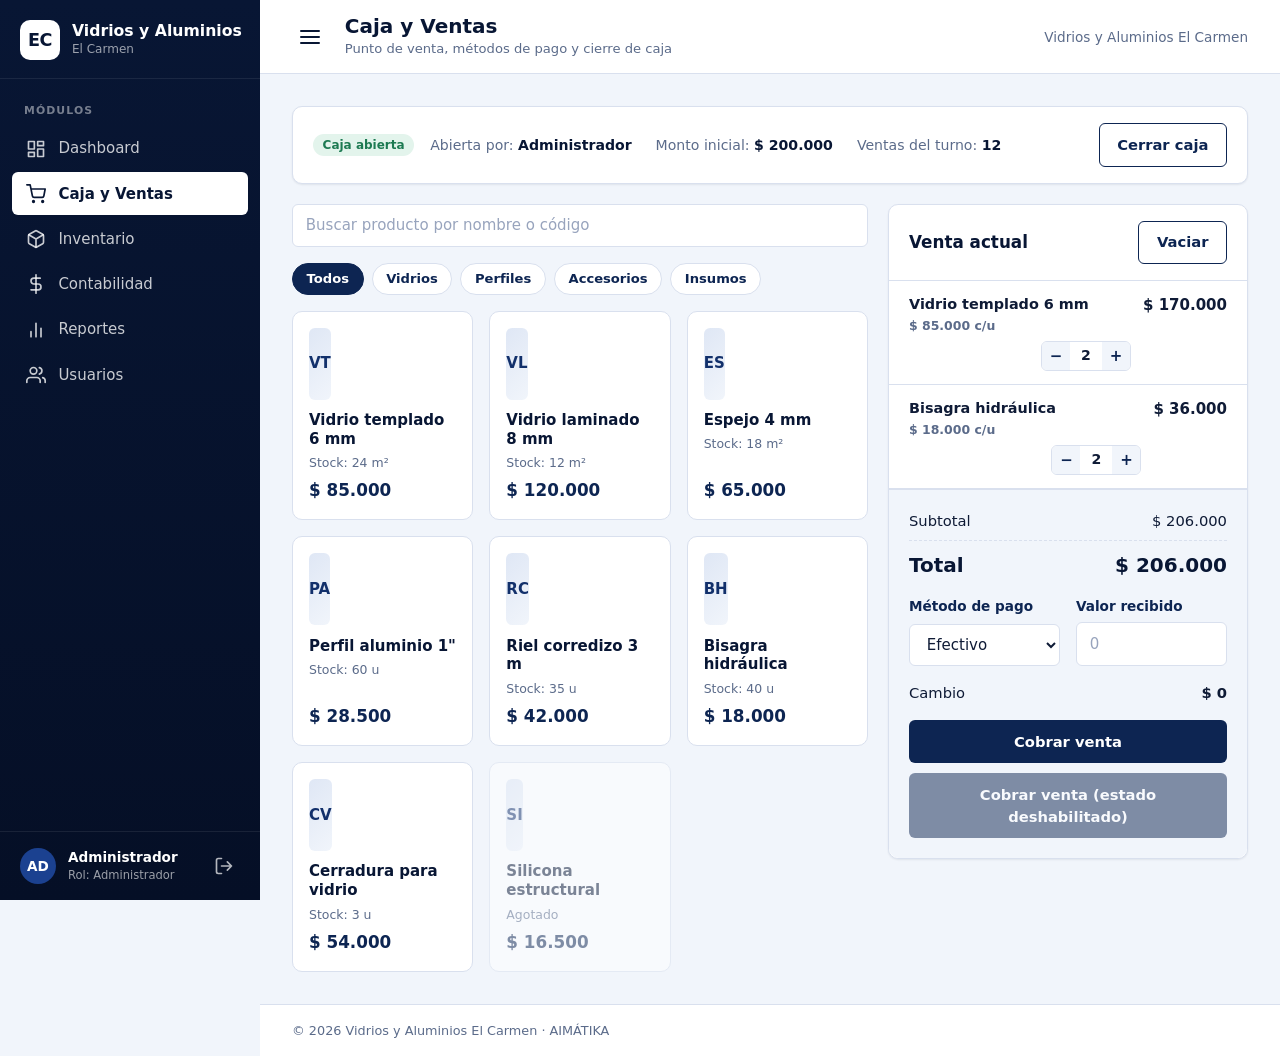
==== html/caja.html @ 7dc7cbca "Merge feat/dashboard-y-reportes-separados: Dashboard y Reportes independientes" ====
<!DOCTYPE html>
<html lang="es">
<head>
  <meta charset="UTF-8">
  <meta name="viewport" content="width=device-width, initial-scale=1.0">
  <title>Caja y Ventas | El Carmen</title>
  <link rel="stylesheet" href="../css/base.css">
  <link rel="stylesheet" href="../css/layout.css">
  <link rel="stylesheet" href="../css/components.css">
  <link rel="stylesheet" href="../css/modules.css">
  <link rel="stylesheet" href="../css/print.css" media="print">
</head>
<body>
<div class="app">
  <input type="checkbox" id="nav-toggle" class="nav-toggle" aria-label="Abrir menú">
  <input type="checkbox" id="sidebar-collapse" class="nav-toggle" aria-label="Colapsar menú">

  <aside class="sidebar">
    <div class="brand">
      <div class="brand-mark">EC</div>
      <div class="brand-text"><strong>Vidrios y Aluminios</strong><span>El Carmen</span></div>
    </div>
    <nav class="nav" aria-label="Principal">
      <p class="nav-title">Módulos</p>
      <ul class="nav-list">
        <li><a class="nav-link" href="dashboard.html" title="Dashboard">
          <svg viewBox="0 0 24 24" fill="none" stroke="currentColor" stroke-width="2" stroke-linecap="round" stroke-linejoin="round"><rect x="3" y="3" width="7" height="9"/><rect x="14" y="3" width="7" height="5"/><rect x="14" y="12" width="7" height="9"/><rect x="3" y="16" width="7" height="5"/></svg><span class="nav-text">Dashboard</span></a></li>
        <li><a class="nav-link active" href="caja.html" title="Caja y Ventas">
          <svg viewBox="0 0 24 24" fill="none" stroke="currentColor" stroke-width="2" stroke-linecap="round" stroke-linejoin="round"><circle cx="9" cy="21" r="1"/><circle cx="20" cy="21" r="1"/><path d="M1 1h4l2.7 13.4a2 2 0 0 0 2 1.6h9.7a2 2 0 0 0 2-1.6L23 6H6"/></svg><span class="nav-text">Caja y Ventas</span></a></li>
        <li><a class="nav-link" href="inventario.html" title="Inventario">
          <svg viewBox="0 0 24 24" fill="none" stroke="currentColor" stroke-width="2" stroke-linecap="round" stroke-linejoin="round"><path d="M21 16V8a2 2 0 0 0-1-1.7l-7-4a2 2 0 0 0-2 0l-7 4A2 2 0 0 0 3 8v8a2 2 0 0 0 1 1.7l7 4a2 2 0 0 0 2 0l7-4a2 2 0 0 0 1-1.7z"/><path d="M3.3 7L12 12l8.7-5M12 22V12"/></svg><span class="nav-text">Inventario</span></a></li>
        <li><a class="nav-link" href="contabilidad.html" title="Contabilidad">
          <svg viewBox="0 0 24 24" fill="none" stroke="currentColor" stroke-width="2" stroke-linecap="round" stroke-linejoin="round"><path d="M12 1v22"/><path d="M17 5H9.5a3.5 3.5 0 0 0 0 7h5a3.5 3.5 0 0 1 0 7H6"/></svg><span class="nav-text">Contabilidad</span></a></li>
        <li><a class="nav-link" href="reportes.html" title="Consultas y Reportes">
          <svg viewBox="0 0 24 24" fill="none" stroke="currentColor" stroke-width="2" stroke-linecap="round" stroke-linejoin="round"><path d="M18 20V10M12 20V4M6 20v-6"/></svg><span class="nav-text">Reportes</span></a></li>
        <li data-role="admin"><a class="nav-link" href="usuarios.html" title="Usuarios">
          <svg viewBox="0 0 24 24" fill="none" stroke="currentColor" stroke-width="2" stroke-linecap="round" stroke-linejoin="round"><path d="M17 21v-2a4 4 0 0 0-4-4H5a4 4 0 0 0-4 4v2"/><circle cx="9" cy="7" r="4"/><path d="M23 21v-2a4 4 0 0 0-3-3.9M16 3.1a4 4 0 0 1 0 7.8"/></svg><span class="nav-text">Usuarios</span></a></li>
      </ul>
    </nav>
    <div class="sidebar-footer">
      <div class="avatar">AD</div>
      <div class="user-meta"><strong id="user-name">Administrador</strong><span id="user-role">Rol: Administrador</span></div>
      <a class="logout" href="../index.html" title="Cerrar sesión" aria-label="Cerrar sesión">
        <svg viewBox="0 0 24 24" fill="none" stroke="currentColor" stroke-width="2" stroke-linecap="round" stroke-linejoin="round"><path d="M9 21H5a2 2 0 0 1-2-2V5a2 2 0 0 1 2-2h4M16 17l5-5-5-5M21 12H9"/></svg>
      </a>
    </div>
  </aside>
  <label for="nav-toggle" class="nav-backdrop" aria-hidden="true"></label>

  <div class="main">
    <header class="topbar">
      <label for="nav-toggle" class="menu-btn" aria-label="Abrir menú">
        <svg viewBox="0 0 24 24" fill="none" stroke="currentColor" stroke-width="2" stroke-linecap="round"><path d="M3 12h18M3 6h18M3 18h18"/></svg>
      </label>
      <label for="sidebar-collapse" class="collapse-btn" aria-label="Colapsar o expandir menú" title="Colapsar / expandir menú">
        <svg viewBox="0 0 24 24" fill="none" stroke="currentColor" stroke-width="2" stroke-linecap="round" stroke-linejoin="round"><path d="M3 12h18M3 6h18M3 18h18"/></svg>
      </label>
      <div class="topbar-title">
        <h1>Caja y Ventas</h1>
        <p>Punto de venta, métodos de pago y cierre de caja</p>
      </div>
      <span class="topbar-date">Vidrios y Aluminios El Carmen</span>
    </header>

    <main id="app-root">
      <!-- VISTA: Caja y Ventas (se inyecta en #app-root) -->
      <div class="view" data-view="caja">

        <!-- Estado de la caja -->
        <section class="card cash-status">
          <span class="badge badge-success">Caja abierta</span>
          <div class="grow meta">
            <span>Abierta por: <b>Administrador</b></span>
            <span>Monto inicial: <b class="num">$ 200.000</b></span>
            <span>Ventas del turno: <b>12</b></span>
          </div>
          <a class="btn btn-outline" href="#modal-cierre">Cerrar caja</a>
        </section>

        <div class="pos">
          <!-- Columna 1: catálogo interactivo -->
          <section aria-label="Catálogo de productos">
            <div class="toolbar">
              <input class="input" type="search" id="buscar-producto" placeholder="Buscar producto por nombre o código">
            </div>
            <div class="chips">
              <button type="button" class="chip active">Todos</button>
              <button type="button" class="chip">Vidrios</button>
              <button type="button" class="chip">Perfiles</button>
              <button type="button" class="chip">Accesorios</button>
              <button type="button" class="chip">Insumos</button>
            </div>

            <!-- Cuadrícula de productos: JavaScript generará estas tarjetas desde Firestore -->
            <div class="product-grid" id="product-grid">
              <button type="button" class="product-card"><div class="product-thumb">VT</div><span class="product-name">Vidrio templado 6 mm</span><span class="product-meta">Stock: 24 m²</span><span class="product-price num">$ 85.000</span></button>
              <button type="button" class="product-card"><div class="product-thumb">VL</div><span class="product-name">Vidrio laminado 8 mm</span><span class="product-meta">Stock: 12 m²</span><span class="product-price num">$ 120.000</span></button>
              <button type="button" class="product-card"><div class="product-thumb">ES</div><span class="product-name">Espejo 4 mm</span><span class="product-meta">Stock: 18 m²</span><span class="product-price num">$ 65.000</span></button>
              <button type="button" class="product-card"><div class="product-thumb">PA</div><span class="product-name">Perfil aluminio 1&quot;</span><span class="product-meta">Stock: 60 u</span><span class="product-price num">$ 28.500</span></button>
              <button type="button" class="product-card"><div class="product-thumb">RC</div><span class="product-name">Riel corredizo 3 m</span><span class="product-meta">Stock: 35 u</span><span class="product-price num">$ 42.000</span></button>
              <button type="button" class="product-card"><div class="product-thumb">BH</div><span class="product-name">Bisagra hidráulica</span><span class="product-meta">Stock: 40 u</span><span class="product-price num">$ 18.000</span></button>
              <button type="button" class="product-card"><div class="product-thumb">CV</div><span class="product-name">Cerradura para vidrio</span><span class="product-meta">Stock: 3 u</span><span class="product-price num">$ 54.000</span></button>
              <button type="button" class="product-card" disabled><div class="product-thumb">SI</div><span class="product-name">Silicona estructural</span><span class="product-meta">Agotado</span><span class="product-price num">$ 16.500</span></button>
            </div>
          </section>

          <!-- Columna 2: carrito de compra (Punto de Venta) -->
          <aside class="card cart" aria-label="Carrito de compra">
            <div class="card-header">
              <h3>Venta actual</h3>
              <button type="button" class="btn btn-outline" id="btn-vaciar">Vaciar</button>
            </div>

            <!-- JavaScript inyectará aquí un <li> por producto seleccionado -->
            <ul class="cart-list" id="cart-items">
              <li class="cart-item">
                <span class="name">Vidrio templado 6 mm<br><span class="unit num">$ 85.000 c/u</span></span>
                <span class="sub num">$ 170.000</span>
                <span class="qty"><button type="button" aria-label="Quitar uno">−</button><span>2</span><button type="button" aria-label="Agregar uno">+</button></span>
                <span></span>
              </li>
              <li class="cart-item">
                <span class="name">Bisagra hidráulica<br><span class="unit num">$ 18.000 c/u</span></span>
                <span class="sub num">$ 36.000</span>
                <span class="qty"><button type="button" aria-label="Quitar uno">−</button><span>2</span><button type="button" aria-label="Agregar uno">+</button></span>
                <span></span>
              </li>
            </ul>
            <!-- Se muestra (quitando .hidden) cuando el carrito está vacío -->
            <p class="cart-empty hidden" id="cart-empty">El carrito está vacío. Selecciona productos del catálogo.</p>

            <div class="cart-footer">
              <div class="summary">
                <div class="summary-row"><span>Subtotal</span><span class="num" id="cart-subtotal">$ 206.000</span></div>
                <div class="summary-row total"><span>Total</span><span class="num" id="cart-total">$ 206.000</span></div>
              </div>
              <div class="form-grid cart-pay-grid">
                <div class="field">
                  <label class="label" for="metodo-pago">Método de pago</label>
                  <select class="select" id="metodo-pago">
                    <option>Efectivo</option><option>Transferencia</option><option>Tarjeta</option>
                  </select>
                </div>
                <div class="field">
                  <label class="label" for="recibido">Valor recibido</label>
                  <input class="input" id="recibido" type="number" min="0" placeholder="0">
                </div>
              </div>
              <div class="summary"><div class="summary-row"><span>Cambio</span><b class="num" id="cart-cambio">$ 0</b></div></div>
              <!-- Con el carrito vacío JavaScript añade el atributo disabled -->
              <button type="button" class="btn btn-primary btn-block" id="btn-cobrar">Cobrar venta</button>
              <button type="button" class="btn btn-primary btn-block" style="margin-top:.6rem" disabled>Cobrar venta (estado deshabilitado)</button>
            </div>
          </aside>
        </div>

        <!-- Modal oculto: cierre de caja (se abre con #modal-cierre o añadiendo .is-open) -->
        <div class="modal-overlay" id="modal-cierre" role="dialog" aria-modal="true" aria-labelledby="titulo-cierre">
          <div class="modal">
            <div class="modal-header"><h3 id="titulo-cierre">Cierre de caja</h3><a class="modal-close" href="#" aria-label="Cerrar">×</a></div>
            <form id="form-cierre">
              <div class="modal-body">
                <div class="summary">
                  <div class="summary-row"><span>Monto inicial</span><span class="num">$ 200.000</span></div>
                  <div class="summary-row"><span>Ventas en efectivo</span><span class="num">$ 640.000</span></div>
                  <div class="summary-row"><span>Ventas por transferencia</span><span class="num">$ 310.000</span></div>
                  <div class="summary-row"><span>Ventas con tarjeta</span><span class="num">$ 150.000</span></div>
                  <div class="summary-row total"><span>Efectivo esperado</span><span class="num">$ 840.000</span></div>
                </div>
                <div class="form-grid">
                  <div class="field">
                    <label class="label" for="efectivo-contado">Efectivo contado</label>
                    <input class="input" id="efectivo-contado" type="number" min="0" placeholder="0" required>
                  </div>
                  <div class="field">
                    <label class="label">Diferencia</label>
                    <div class="input num" style="background:var(--navy-50)">$ 0</div>
                  </div>
                  <div class="field full">
                    <label class="label" for="obs-cierre">Observaciones</label>
                    <textarea class="textarea" id="obs-cierre" rows="2" placeholder="Opcional"></textarea>
                  </div>
                </div>
              </div>
              <div class="modal-footer">
                <a class="btn btn-outline" href="#">Cancelar</a>
                <button type="submit" class="btn btn-primary">Confirmar cierre</button>
              </div>
            </form>
          </div>
        </div>
      </div>
    </main>

    <footer class="footer">© 2026 Vidrios y Aluminios El Carmen · AIMÁTIKA</footer>
  </div>
</div>

</body>
</html>
---- css/base.css ----
/* ==========================================================================
   Base: variables de diseño, reset y tipografía
   Paleta corporativa: azul marino y blanco
   ========================================================================== */
:root {
  --navy-950: #050f26;
  --navy-900: #081634;
  --navy-800: #0d2552;
  --navy-700: #12306b;
  --navy-600: #1b4190;
  --navy-500: #2d5bb8;
  --navy-300: #8aa6d3;
  --navy-100: #dfe7f5;
  --navy-50:  #f1f5fb;

  --white: #ffffff;
  --text: #0f1b36;
  --text-muted: #5b6b8a;
  --border: #d9e0ee;

  --success: #1d7a52;
  --success-bg: #e3f4ec;
  --danger: #b42336;
  --danger-bg: #fbe7ea;
  --warning: #9a6200;
  --warning-bg: #fdf1d9;

  --radius: 10px;
  --radius-sm: 6px;
  --shadow-sm: 0 1px 2px rgba(8, 22, 52, .08);
  --shadow-md: 0 6px 20px rgba(8, 22, 52, .10);

  --sidebar-w: 260px;
  --font: "Inter", "Segoe UI", system-ui, -apple-system, Roboto, Arial, sans-serif;
}

*, *::before, *::after { box-sizing: border-box; }

html { -webkit-text-size-adjust: 100%; }

body {
  margin: 0;
  font-family: var(--font);
  font-size: 15px;
  line-height: 1.5;
  color: var(--text);
  background: var(--navy-50);
}

h1, h2, h3, h4 { margin: 0 0 .5rem; line-height: 1.25; color: var(--navy-900); }
h1 { font-size: 1.6rem; font-weight: 700; }
h2 { font-size: 1.25rem; font-weight: 650; }
h3 { font-size: 1.05rem; font-weight: 600; }
p  { margin: 0 0 1rem; }
a  { color: var(--navy-600); text-decoration: none; }
a:hover { text-decoration: underline; }

img, svg { display: block; max-width: 100%; }
button, input, select, textarea { font: inherit; color: inherit; }

.hidden { display: none !important; }
.text-muted { color: var(--text-muted); }
.text-right { text-align: right; }
.sr-only {
  position: absolute; width: 1px; height: 1px; padding: 0; margin: -1px;
  overflow: hidden; clip: rect(0, 0, 0, 0); white-space: nowrap; border: 0;
}

:focus-visible { outline: 3px solid var(--navy-500); outline-offset: 2px; }
---- css/layout.css ----
/* ==========================================================================
   Layout: barra lateral colapsable, cabecera y contenedor principal
   Estados:
   - Escritorio: colapsa a solo íconos (checkbox #sidebar-collapse o clase .is-collapsed en .app)
   - Móvil: panel deslizante (checkbox #nav-toggle o clase .nav-open en .app)
   ========================================================================== */
:root { --sidebar-collapsed-w: 72px; }

.app { min-height: 100vh; }
.nav-toggle { position: absolute; opacity: 0; pointer-events: none; }

/* ---------- Barra lateral ---------- */
.sidebar {
  position: fixed; inset: 0 auto 0 0;
  width: var(--sidebar-w);
  display: flex; flex-direction: column;
  background: linear-gradient(180deg, var(--navy-900), var(--navy-950));
  color: var(--white);
  z-index: 40;
  transition: width .25s ease, transform .25s ease;
}

.brand {
  display: flex; align-items: center; gap: .75rem;
  padding: 1.25rem 1.25rem 1.1rem;
  border-bottom: 1px solid rgba(255, 255, 255, .08);
  overflow: hidden;
}
.brand-mark {
  width: 40px; height: 40px; flex: none;
  display: grid; place-items: center;
  border-radius: 10px;
  background: var(--white); color: var(--navy-900);
  font-weight: 800; font-size: 1.1rem; letter-spacing: -.02em;
}
.brand-text { line-height: 1.15; white-space: nowrap; }
.brand-text strong { display: block; font-size: .98rem; }
.brand-text span { font-size: .75rem; color: rgba(255, 255, 255, .6); }

.nav { flex: 1; padding: 1rem .75rem; overflow-y: auto; overflow-x: hidden; }
.nav-title {
  margin: .5rem .75rem; font-size: .68rem; font-weight: 600; white-space: nowrap;
  letter-spacing: .1em; text-transform: uppercase; color: rgba(255, 255, 255, .45);
}
.nav-list { list-style: none; margin: 0; padding: 0; display: grid; gap: 2px; }

.nav-link {
  display: flex; align-items: center; gap: .8rem;
  padding: .65rem .85rem;
  border-radius: var(--radius-sm);
  color: rgba(255, 255, 255, .78);
  font-weight: 500; white-space: nowrap;
  transition: background .15s, color .15s;
}
.nav-link svg { width: 20px; height: 20px; flex: none; }
.nav-link:hover { background: rgba(255, 255, 255, .08); color: var(--white); text-decoration: none; }
.nav-link.active { background: var(--white); color: var(--navy-900); font-weight: 600; box-shadow: var(--shadow-sm); }

.sidebar-footer {
  display: flex; align-items: center; gap: .75rem;
  padding: 1rem 1.25rem;
  border-top: 1px solid rgba(255, 255, 255, .08);
  overflow: hidden;
}
.avatar {
  width: 36px; height: 36px; flex: none; border-radius: 50%;
  display: grid; place-items: center;
  background: var(--navy-600); color: var(--white); font-weight: 600; font-size: .85rem;
}
.user-meta { flex: 1; min-width: 0; line-height: 1.2; }
.user-meta strong { display: block; font-size: .85rem; white-space: nowrap; overflow: hidden; text-overflow: ellipsis; }
.user-meta span { font-size: .72rem; color: rgba(255, 255, 255, .6); white-space: nowrap; }
.logout { color: rgba(255, 255, 255, .7); padding: .35rem; border-radius: var(--radius-sm); line-height: 0; }
.logout:hover { background: rgba(255, 255, 255, .1); color: var(--white); }
.logout svg { width: 20px; height: 20px; }

.nav-backdrop { display: none; }

/* ---------- Contenido principal ---------- */
.main { margin-left: var(--sidebar-w); min-height: 100vh; display: flex; flex-direction: column; transition: margin-left .25s ease; }

.topbar {
  position: sticky; top: 0; z-index: 30;
  display: flex; align-items: center; gap: 1rem;
  padding: .9rem 2rem;
  background: var(--white);
  border-bottom: 1px solid var(--border);
}
.menu-btn, .collapse-btn { cursor: pointer; padding: .4rem; border-radius: var(--radius-sm); color: var(--navy-900); line-height: 0; }
.menu-btn:hover, .collapse-btn:hover { background: var(--navy-50); }
.menu-btn svg, .collapse-btn svg { width: 24px; height: 24px; }
.menu-btn { display: none; }
.topbar-title { flex: 1; }
.topbar-title h1 { margin: 0; font-size: 1.25rem; }
.topbar-title p { margin: 0; font-size: .82rem; color: var(--text-muted); }
.topbar-date { font-size: .85rem; color: var(--text-muted); }

/* #app-root: contenedor donde se inyecta cada módulo */
#app-root { flex: 1; padding: 2rem; width: 100%; max-width: 1360px; }

.page-header { display: flex; flex-wrap: wrap; align-items: center; justify-content: space-between; gap: 1rem; margin-bottom: 1.5rem; }
.page-header h2 { margin: 0; }
.page-actions { display: flex; flex-wrap: wrap; gap: .6rem; align-items: center; }

.grid { display: grid; gap: 1.25rem; }
.grid-2 { grid-template-columns: repeat(2, minmax(0, 1fr)); }
.grid-3 { grid-template-columns: repeat(3, minmax(0, 1fr)); }
.grid-4 { grid-template-columns: repeat(4, minmax(0, 1fr)); }

.footer { padding: 1rem 2rem; font-size: .8rem; color: var(--text-muted); border-top: 1px solid var(--border); background: var(--white); }

/* ---------- Estado colapsado (escritorio) ---------- */
@media (min-width: 861px) {
  #sidebar-collapse:checked ~ .sidebar, .app.is-collapsed .sidebar { width: var(--sidebar-collapsed-w); }
  #sidebar-collapse:checked ~ .main, .app.is-collapsed .main { margin-left: var(--sidebar-collapsed-w); }
  #sidebar-collapse:checked ~ .sidebar .brand-text,
  #sidebar-collapse:checked ~ .sidebar .nav-text,
  #sidebar-collapse:checked ~ .sidebar .nav-title,
  #sidebar-collapse:checked ~ .sidebar .user-meta,
  .app.is-collapsed .sidebar .brand-text,
  .app.is-collapsed .sidebar .nav-text,
  .app.is-collapsed .sidebar .nav-title,
  .app.is-collapsed .sidebar .user-meta { display: none; }
  #sidebar-collapse:checked ~ .sidebar .nav-link,
  .app.is-collapsed .sidebar .nav-link { justify-content: center; padding: .7rem; }
  #sidebar-collapse:checked ~ .sidebar .brand,
  #sidebar-collapse:checked ~ .sidebar .sidebar-footer,
  .app.is-collapsed .sidebar .brand,
  .app.is-collapsed .sidebar .sidebar-footer { justify-content: center; padding-left: 0; padding-right: 0; flex-direction: column; }
}

/* ---------- Responsive ---------- */
@media (max-width: 1024px) {
  .grid-4 { grid-template-columns: repeat(2, minmax(0, 1fr)); }
  .grid-3 { grid-template-columns: repeat(2, minmax(0, 1fr)); }
}

@media (max-width: 860px) {
  .sidebar { transform: translateX(-100%); box-shadow: var(--shadow-md); }
  #nav-toggle:checked ~ .sidebar, .app.nav-open .sidebar { transform: translateX(0); }
  #nav-toggle:checked ~ .nav-backdrop, .app.nav-open .nav-backdrop {
    display: block; position: fixed; inset: 0; z-index: 35; background: rgba(5, 15, 38, .55);
  }
  .main { margin-left: 0; }
  .menu-btn { display: block; }
  .collapse-btn { display: none; }
  .topbar { padding: .8rem 1rem; }
  .topbar-date { display: none; }
  #app-root { padding: 1.25rem 1rem; }
  .grid-2, .grid-3, .grid-4 { grid-template-columns: 1fr; }
}
---- css/components.css ----
/* ==========================================================================
   Componentes reutilizables: botones, tarjetas, formularios, tablas, etc.
   ========================================================================== */

/* ---------- Botones ---------- */
.btn {
  display: inline-flex; align-items: center; justify-content: center; gap: .5rem;
  padding: .6rem 1.1rem;
  border: 1px solid transparent; border-radius: var(--radius-sm);
  font-weight: 600; font-size: .92rem; cursor: pointer;
  transition: background .15s, border-color .15s, color .15s, box-shadow .15s;
}
.btn:hover { text-decoration: none; }
.btn svg { width: 18px; height: 18px; }
.btn-primary { background: var(--navy-800); color: var(--white); }
.btn-primary:hover { background: var(--navy-700); box-shadow: var(--shadow-sm); }
.btn-outline { background: var(--white); color: var(--navy-800); border-color: var(--navy-800); }
.btn-outline:hover { background: var(--navy-50); }
.btn-danger { background: var(--danger); color: var(--white); }
.btn-danger:hover { filter: brightness(.92); }
.btn-block { width: 100%; }
.btn:disabled, .btn[disabled] { opacity: .5; cursor: not-allowed; box-shadow: none; }

/* ---------- Tarjetas ---------- */
.card {
  background: var(--white);
  border: 1px solid var(--border);
  border-radius: var(--radius);
  box-shadow: var(--shadow-sm);
}
.card-header {
  display: flex; align-items: center; justify-content: space-between; gap: 1rem;
  padding: 1rem 1.25rem; border-bottom: 1px solid var(--border);
}
.card-header h3 { margin: 0; }
.card-body { padding: 1.25rem; }

/* Tarjeta de métrica */
.stat { padding: 1.25rem; border-left: 4px solid var(--navy-800); }
.stat-label { font-size: .8rem; font-weight: 600; text-transform: uppercase; letter-spacing: .05em; color: var(--text-muted); }
.stat-value { margin: .25rem 0 0; font-size: 1.7rem; font-weight: 700; color: var(--navy-900); }
.stat-note { font-size: .8rem; color: var(--text-muted); }

/* ---------- Formularios ---------- */
.form-grid { display: grid; gap: 1rem; grid-template-columns: repeat(2, minmax(0, 1fr)); }
.field { display: grid; gap: .35rem; }
.field.full { grid-column: 1 / -1; }
.label { font-size: .85rem; font-weight: 600; color: var(--navy-800); }
.input, .select, .textarea {
  width: 100%; padding: .6rem .8rem;
  background: var(--white);
  border: 1px solid var(--border); border-radius: var(--radius-sm);
  transition: border-color .15s, box-shadow .15s;
}
.input::placeholder { color: #98a4bd; }
.input:hover, .select:hover, .textarea:hover { border-color: var(--navy-300, #8aa6d3); }
.input:focus, .select:focus, .textarea:focus {
  outline: none; border-color: var(--navy-600); box-shadow: 0 0 0 3px rgba(45, 91, 184, .18);
}
.help { font-size: .78rem; color: var(--text-muted); }
.error-text { font-size: .8rem; color: var(--danger); }

/* ---------- Tablas ---------- */
.table-wrap { overflow-x: auto; }
.table { width: 100%; border-collapse: collapse; font-size: .9rem; }
.table th {
  padding: .75rem 1rem; text-align: left; white-space: nowrap;
  font-size: .75rem; font-weight: 600; letter-spacing: .05em; text-transform: uppercase;
  color: var(--white); background: var(--navy-900);
}
.table th:first-child { border-top-left-radius: var(--radius-sm); }
.table th:last-child  { border-top-right-radius: var(--radius-sm); }
.table td { padding: .75rem 1rem; border-bottom: 1px solid var(--border); }
.table tbody tr:hover { background: var(--navy-50); }
.table .num { text-align: right; font-variant-numeric: tabular-nums; }

/* ---------- Etiquetas ---------- */
.badge {
  display: inline-block; padding: .15rem .6rem; border-radius: 999px;
  font-size: .75rem; font-weight: 600;
  background: var(--navy-100); color: var(--navy-800);
}
.badge-success { background: var(--success-bg); color: var(--success); }
.badge-danger  { background: var(--danger-bg);  color: var(--danger); }
.badge-warning { background: var(--warning-bg); color: var(--warning); }

/* ---------- Alertas ---------- */
.alert { padding: .75rem 1rem; border-radius: var(--radius-sm); font-size: .88rem; border-left: 4px solid; }
.alert-info    { background: var(--navy-50);    border-color: var(--navy-600); color: var(--navy-800); }
.alert-danger  { background: var(--danger-bg);  border-color: var(--danger);  color: var(--danger); }

/* ---------- Estado vacío ---------- */
.empty {
  display: grid; justify-items: center; gap: .5rem;
  padding: 3rem 1.5rem; text-align: center; color: var(--text-muted);
}
.empty svg { width: 48px; height: 48px; color: var(--navy-500); }
.empty h3 { margin: 0; }
.empty p { margin: 0; max-width: 42ch; }

@media (max-width: 640px) {
  .form-grid { grid-template-columns: 1fr; }
}


/* ==========================================================================
   Extensiones: utilidades, modales, pestañas y barras de herramientas
   ========================================================================== */

/* ---------- Utilidades de visibilidad ---------- */
.block { display: block; }
.flex { display: flex; }

/* ---------- Colores semánticos para movimientos ---------- */
.text-income  { color: var(--success); font-weight: 600; }
.text-expense { color: var(--danger);  font-weight: 600; }

/* ---------- Barra de herramientas ---------- */
.toolbar { display: flex; flex-wrap: wrap; align-items: center; gap: .75rem; margin-bottom: 1rem; }
.toolbar .input, .toolbar .select { width: auto; flex: 1 1 14rem; }
.check { display: inline-flex; align-items: center; gap: .4rem; font-size: .88rem; color: var(--text-muted); cursor: pointer; }

/* ---------- Modales (z-index alto + overlay oscuro) ----------
   Se abren con un enlace a #id (CSS puro) o añadiendo .is-open con JavaScript. */
.modal-overlay {
  display: none;
  position: fixed; inset: 0; z-index: 1000;
  align-items: center; justify-content: center;
  padding: 1rem;
  background: rgba(5, 15, 38, .65);
  backdrop-filter: blur(2px);
}
.modal-overlay:target, .modal-overlay.is-open { display: flex; }
.modal {
  width: 100%; max-width: 560px; max-height: 92vh; overflow-y: auto;
  background: var(--white); border-radius: var(--radius);
  box-shadow: 0 20px 50px rgba(5, 15, 38, .4);
}
.modal-header { display: flex; align-items: center; justify-content: space-between; padding: 1rem 1.25rem; border-bottom: 1px solid var(--border); background: var(--navy-900); border-radius: var(--radius) var(--radius) 0 0; }
.modal-header h3 { margin: 0; color: var(--white); }
.modal-close { color: rgba(255, 255, 255, .8); font-size: 1.5rem; line-height: 1; padding: 0 .4rem; }
.modal-close:hover { color: var(--white); text-decoration: none; }
.modal-body { padding: 1.25rem; }
.modal-footer { display: flex; justify-content: flex-end; gap: .6rem; padding: 1rem 1.25rem; border-top: 1px solid var(--border); background: var(--navy-50); border-radius: 0 0 var(--radius) var(--radius); }

/* ---------- Pestañas (radios, sin JavaScript) ---------- */
.tabs-input { position: absolute; opacity: 0; pointer-events: none; }
.tabs { display: flex; gap: .5rem; flex-wrap: wrap; }
.tab {
  padding: .65rem 1.25rem; cursor: pointer; font-weight: 600;
  border: 1px solid var(--navy-800); border-radius: var(--radius-sm);
  background: var(--white); color: var(--navy-800);
  transition: background .15s, color .15s;
}
.tab:hover { background: var(--navy-50); }
.tab-panel { display: none; }

/* ---------- Resumen en filas ---------- */
.summary { display: grid; gap: .5rem; margin: 0 0 1rem; }
.summary-row { display: flex; justify-content: space-between; gap: 1rem; font-size: .92rem; }
.summary-row.total { padding-top: .6rem; border-top: 1px dashed var(--border); font-size: 1.25rem; font-weight: 700; color: var(--navy-900); }
.num { font-variant-numeric: tabular-nums; }
---- css/modules.css ----
/* ==========================================================================
   Estilos específicos de cada módulo
   ========================================================================== */

/* ---------- Caja y Ventas ---------- */
.pos { display: grid; grid-template-columns: minmax(0, 1fr) 360px; gap: 1.25rem; align-items: start; }

.cash-status { display: flex; flex-wrap: wrap; align-items: center; gap: 1rem; padding: 1rem 1.25rem; margin-bottom: 1.25rem; }
.cash-status .grow { flex: 1; min-width: 12rem; }
.cash-status .meta { display: flex; flex-wrap: wrap; gap: 1.5rem; font-size: .88rem; color: var(--text-muted); }
.cash-status .meta b { color: var(--navy-900); }

.chips { display: flex; flex-wrap: wrap; gap: .5rem; margin-bottom: 1rem; }
.chip {
  padding: .3rem .85rem; font-size: .82rem; font-weight: 600; cursor: pointer;
  border: 1px solid var(--border); border-radius: 999px; background: var(--white); color: var(--navy-800);
}
.chip:hover { background: var(--navy-50); }
.chip.active { background: var(--navy-800); border-color: var(--navy-800); color: var(--white); }

.product-grid { display: grid; gap: 1rem; grid-template-columns: repeat(auto-fill, minmax(170px, 1fr)); }
.product-card {
  display: flex; flex-direction: column; gap: .35rem; text-align: left;
  padding: 1rem; cursor: pointer;
  background: var(--white); border: 1px solid var(--border); border-radius: var(--radius);
  transition: border-color .15s, box-shadow .15s, transform .15s;
}
.product-card:hover { border-color: var(--navy-600); box-shadow: var(--shadow-md); transform: translateY(-2px); }
.product-card:disabled { opacity: .5; cursor: not-allowed; transform: none; box-shadow: none; }
.product-thumb {
  height: 72px; border-radius: var(--radius-sm); margin-bottom: .35rem;
  display: grid; place-items: center; font-weight: 700; color: var(--navy-700);
  background: linear-gradient(135deg, var(--navy-100), var(--navy-50));
}
.product-name { font-weight: 600; color: var(--navy-900); line-height: 1.25; }
.product-meta { font-size: .78rem; color: var(--text-muted); }
.product-price { margin-top: auto; font-weight: 700; font-size: 1.05rem; color: var(--navy-800); }

/* Carrito (panel lateral) */
.cart { position: sticky; top: 5.5rem; display: flex; flex-direction: column; max-height: calc(100vh - 7rem); }
.cart-list { list-style: none; margin: 0; padding: 0; overflow-y: auto; flex: 1; min-height: 120px; }
.cart-item { display: grid; grid-template-columns: 1fr auto; gap: .25rem .75rem; padding: .8rem 1.25rem; border-bottom: 1px solid var(--border); }
.cart-item .name { font-weight: 600; font-size: .9rem; }
.cart-item .sub { font-weight: 600; text-align: right; font-variant-numeric: tabular-nums; }
.cart-item .unit { font-size: .78rem; color: var(--text-muted); }
.qty { display: inline-flex; align-items: center; border: 1px solid var(--border); border-radius: var(--radius-sm); overflow: hidden; justify-self: end; }
.qty button { width: 28px; height: 28px; border: 0; background: var(--navy-50); color: var(--navy-800); font-weight: 700; cursor: pointer; }
.qty button:hover { background: var(--navy-100); }
.qty span { min-width: 32px; text-align: center; font-size: .88rem; font-weight: 600; }
.cart-empty { padding: 2rem 1.25rem; text-align: center; color: var(--text-muted); }
.cart-footer { padding: 1.25rem; border-top: 1px solid var(--border); background: var(--navy-50); border-radius: 0 0 var(--radius) var(--radius); }

/* ---------- Contabilidad ---------- */
#tab-ingreso:checked ~ .tab-panels #panel-ingreso,
#tab-gasto:checked ~ .tab-panels #panel-gasto { display: block; }
#tab-ingreso:checked ~ .tabs label[for="tab-ingreso"],
#tab-gasto:checked ~ .tabs label[for="tab-gasto"] { background: var(--navy-800); color: var(--white); }
.tab-panels { margin-top: 1rem; }
.stat.income  { border-left-color: var(--success); }
.stat.expense { border-left-color: var(--danger); }

/* ---------- Inventario ---------- */
.stock-ok  { background: var(--success-bg); color: var(--success); }
.stock-low { background: var(--warning-bg); color: var(--warning); }
.stock-out { background: var(--danger-bg);  color: var(--danger); }
.row-low td:first-child { box-shadow: inset 4px 0 0 var(--warning); }
.row-out td:first-child { box-shadow: inset 4px 0 0 var(--danger); }
.row-low { background: #fffaf0; }
.row-out { background: #fff6f7; }

/* ---------- Consultas y Reportes ---------- */
.section-title { display: flex; align-items: center; gap: .6rem; margin: 1.75rem 0 .75rem; font-size: 1.05rem; text-transform: uppercase; letter-spacing: .06em; color: var(--navy-800); }
.section-title::after { content: ""; flex: 1; height: 2px; background: var(--navy-100); }
.kpi { padding: 1.25rem; background: var(--white); border: 1px solid var(--border); border-radius: var(--radius); border-top: 4px solid var(--navy-800); }
.kpi-label { font-size: .78rem; font-weight: 600; text-transform: uppercase; letter-spacing: .06em; color: var(--text-muted); }
.kpi-value { margin: .3rem 0 0; font-size: 2rem; font-weight: 800; color: var(--navy-900); line-height: 1.1; font-variant-numeric: tabular-nums; }
.kpi-note { margin: .25rem 0 0; font-size: .8rem; color: var(--text-muted); }
.kpi.alert-kpi { border-top-color: var(--warning); }
.kpi.alert-kpi .kpi-value { color: var(--warning); }

@media (max-width: 1100px) {
  .pos { grid-template-columns: 1fr; }
  .cart { position: static; max-height: none; }
}


.cart-pay-grid { grid-template-columns: 1fr 1fr; margin-bottom: 1rem; }

/* ---------- Dashboard ejecutivo (Consultas y Reportes) ---------- */
.dash-pillars {
  display: grid; gap: 1.25rem;
  grid-template-columns: repeat(3, minmax(0, 1fr));
  margin-bottom: 1.25rem;
}
.pillar-card { display: flex; flex-direction: column; min-width: 0; }
.pillar-head {
  display: flex; align-items: center; justify-content: space-between; gap: .75rem;
  padding: .95rem 1.25rem; border-bottom: 1px solid var(--border);
  background: var(--navy-50);
  border-radius: var(--radius) var(--radius) 0 0;
}
.pillar-title { display: flex; align-items: center; gap: .6rem; font-weight: 700; color: var(--navy-900); }
.pillar-icon {
  width: 34px; height: 34px; flex: none; border-radius: 8px;
  display: grid; place-items: center;
  background: var(--navy-800); color: var(--white);
}
.pillar-icon svg { width: 18px; height: 18px; }
.pillar-body { padding: 1.25rem; flex: 1; display: flex; flex-direction: column; gap: .95rem; }
.pillar-main { display: flex; align-items: flex-start; justify-content: space-between; gap: .5rem; }
.pillar-main .big { font-size: 1.7rem; font-weight: 800; color: var(--navy-900); line-height: 1.15; font-variant-numeric: tabular-nums; }
.pillar-main .caption { display: block; margin-bottom: .15rem; font-size: .74rem; color: var(--text-muted); text-transform: uppercase; letter-spacing: .05em; font-weight: 600; }

.meter { display: grid; gap: .32rem; font-size: .82rem; }
.meter-head { display: flex; justify-content: space-between; gap: .5rem; color: var(--text-muted); }
.meter-head b { color: var(--navy-900); font-variant-numeric: tabular-nums; }
.meter-bar { height: 7px; border-radius: 999px; background: var(--navy-100); overflow: hidden; }
.meter-fill { height: 100%; border-radius: 999px; background: var(--navy-700); }
.meter-fill.success { background: var(--success); }
.meter-fill.danger  { background: var(--danger); }

.mini-list { list-style: none; margin: 0; padding: 0; display: grid; gap: .55rem; font-size: .85rem; }
.mini-list li { display: flex; align-items: center; justify-content: space-between; gap: .75rem; padding-bottom: .5rem; border-bottom: 1px dashed var(--border); }
.mini-list li:last-child { border-bottom: 0; padding-bottom: 0; }

.pillar-foot {
  margin-top: auto; padding: .8rem 1.25rem;
  border-top: 1px solid var(--border); background: var(--navy-50);
  display: flex; align-items: center; justify-content: space-between; gap: .5rem;
  border-radius: 0 0 var(--radius) var(--radius); font-size: .84rem;
}
.pillar-foot a { font-weight: 600; color: var(--navy-800); white-space: nowrap; }

@media (max-width: 1180px) {
  .dash-pillars { grid-template-columns: repeat(2, minmax(0, 1fr)); }
  .dash-pillars .pillar-card:last-child { grid-column: 1 / -1; }
}

@media (max-width: 780px) {
  .dash-pillars { grid-template-columns: 1fr; }
  .dash-pillars .pillar-card:last-child { grid-column: auto; }
  .pillar-main .big { font-size: 1.5rem; }
  .cart-pay-grid { grid-template-columns: 1fr; }
}
---- css/print.css ----
/* ==========================================================================
   Impresión / exportar a PDF (principalmente Consultas y Reportes)
   ========================================================================== */
@media print {
  @page { size: A4; margin: 14mm; }

  body { background: #fff; color: #000; font-size: 11pt; }

  /* Ocultar elementos de navegación e interacción */
  .sidebar, .nav-backdrop, .topbar .menu-btn, .topbar .collapse-btn, .topbar-date,
  .footer, .page-actions, .pillar-foot a, .btn, .no-print, .modal-overlay { display: none !important; }

  .main { margin: 0 !important; }
  .topbar { position: static; padding: 0 0 .5rem; border-bottom: 2px solid #000; background: none; }
  #app-root { padding: 0; max-width: none; }

  /* Conservar colores de fondo en tablas y tarjetas */
  .table th, .pillar-head, .pillar-icon, .meter-fill, .kpi, .badge, .stat {
    -webkit-print-color-adjust: exact; print-color-adjust: exact;
  }

  .card, .pillar-card, .kpi, .stat { box-shadow: none; break-inside: avoid; page-break-inside: avoid; }
  .dash-pillars { grid-template-columns: repeat(3, 1fr); gap: .6rem; }
  .grid { gap: .6rem; }
  .grid-4 { grid-template-columns: repeat(4, 1fr); }
  .grid-3 { grid-template-columns: repeat(3, 1fr); }
  .grid-2 { grid-template-columns: repeat(2, 1fr); }
  .table-wrap { overflow: visible; }
  .table { font-size: 10pt; }
  .table tr { break-inside: avoid; }
  .section-title { break-after: avoid; }
  a { color: inherit; text-decoration: none; }
}
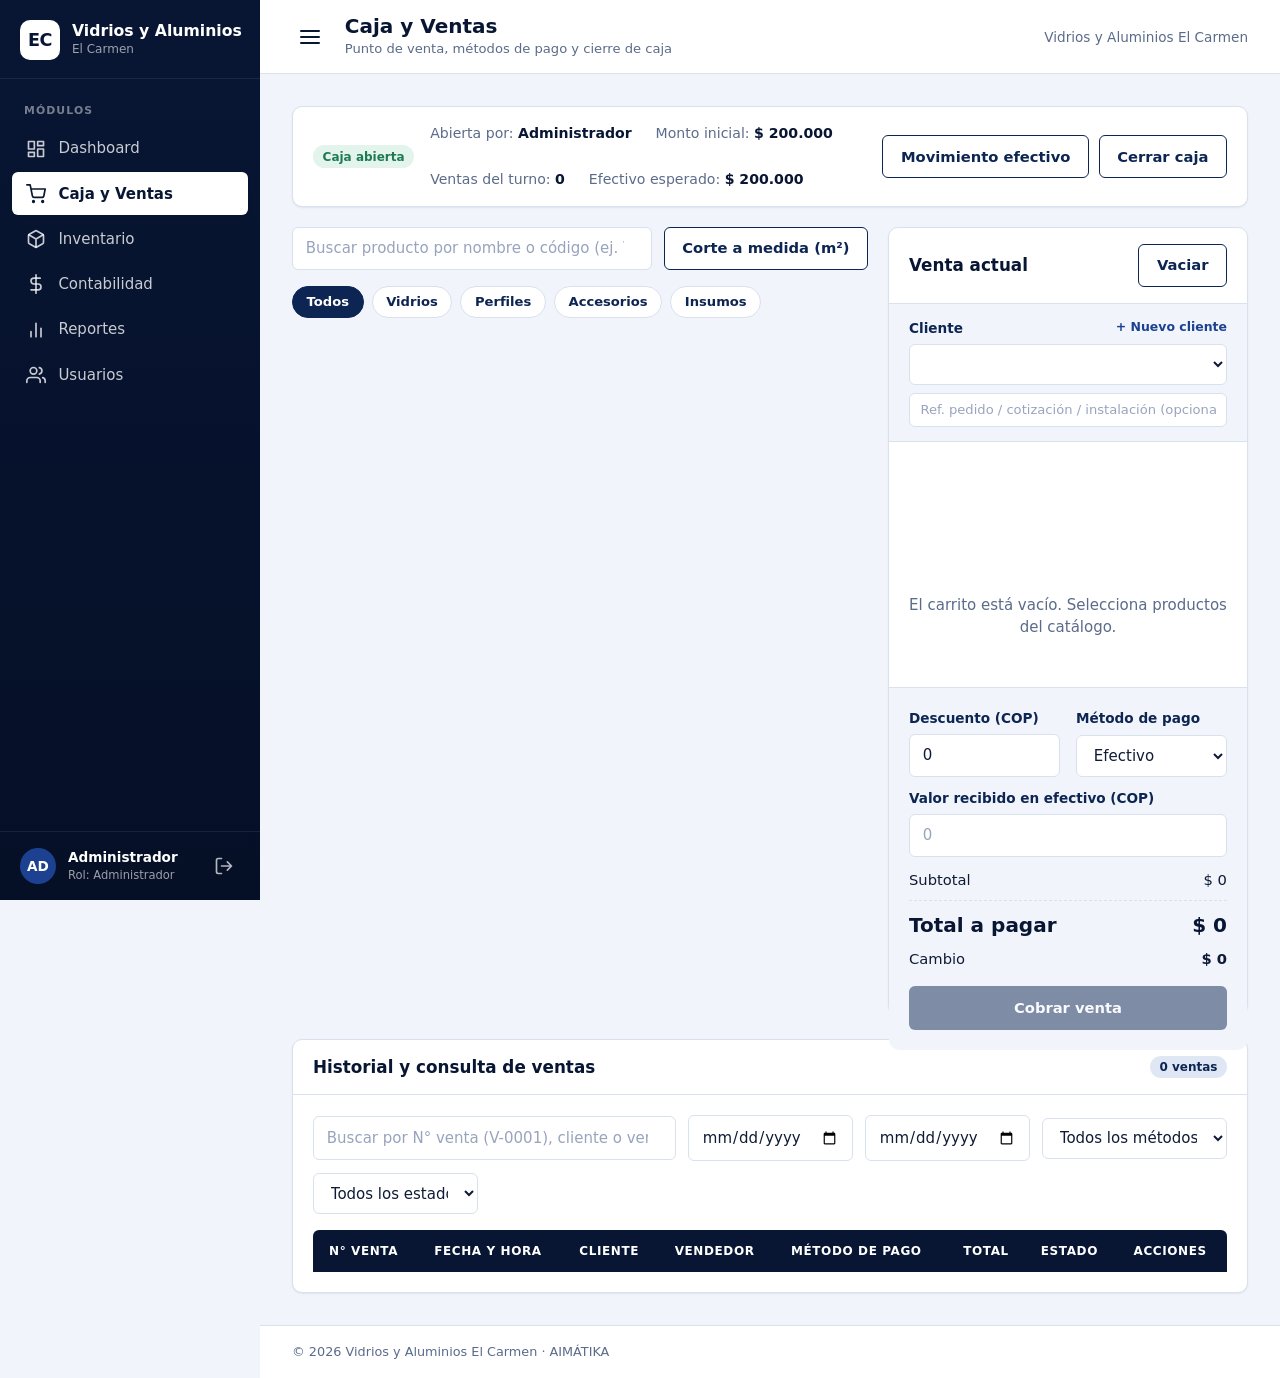
==== commit 27985de3: "feat(pos): controlador de Caja y Ventas, corte a medida m2, comprobante, cierre e historial" ====
--- a/html/caja.html
+++ b/html/caja.html
@@ -23,17 +23,17 @@
     <nav class="nav" aria-label="Principal">
       <p class="nav-title">Módulos</p>
       <ul class="nav-list">
-        <li><a class="nav-link" href="dashboard.html" title="Dashboard">
+        <li><a class="nav-link" href="dashboard.html" data-route="dashboard" title="Dashboard">
           <svg viewBox="0 0 24 24" fill="none" stroke="currentColor" stroke-width="2" stroke-linecap="round" stroke-linejoin="round"><rect x="3" y="3" width="7" height="9"/><rect x="14" y="3" width="7" height="5"/><rect x="14" y="12" width="7" height="9"/><rect x="3" y="16" width="7" height="5"/></svg><span class="nav-text">Dashboard</span></a></li>
-        <li><a class="nav-link active" href="caja.html" title="Caja y Ventas">
+        <li><a class="nav-link active" href="caja.html" data-route="caja" title="Caja y Ventas">
           <svg viewBox="0 0 24 24" fill="none" stroke="currentColor" stroke-width="2" stroke-linecap="round" stroke-linejoin="round"><circle cx="9" cy="21" r="1"/><circle cx="20" cy="21" r="1"/><path d="M1 1h4l2.7 13.4a2 2 0 0 0 2 1.6h9.7a2 2 0 0 0 2-1.6L23 6H6"/></svg><span class="nav-text">Caja y Ventas</span></a></li>
-        <li><a class="nav-link" href="inventario.html" title="Inventario">
+        <li><a class="nav-link" href="inventario.html" data-route="inventario" title="Inventario">
           <svg viewBox="0 0 24 24" fill="none" stroke="currentColor" stroke-width="2" stroke-linecap="round" stroke-linejoin="round"><path d="M21 16V8a2 2 0 0 0-1-1.7l-7-4a2 2 0 0 0-2 0l-7 4A2 2 0 0 0 3 8v8a2 2 0 0 0 1 1.7l7 4a2 2 0 0 0 2 0l7-4a2 2 0 0 0 1-1.7z"/><path d="M3.3 7L12 12l8.7-5M12 22V12"/></svg><span class="nav-text">Inventario</span></a></li>
-        <li><a class="nav-link" href="contabilidad.html" title="Contabilidad">
+        <li><a class="nav-link" href="contabilidad.html" data-route="contabilidad" title="Contabilidad">
           <svg viewBox="0 0 24 24" fill="none" stroke="currentColor" stroke-width="2" stroke-linecap="round" stroke-linejoin="round"><path d="M12 1v22"/><path d="M17 5H9.5a3.5 3.5 0 0 0 0 7h5a3.5 3.5 0 0 1 0 7H6"/></svg><span class="nav-text">Contabilidad</span></a></li>
-        <li><a class="nav-link" href="reportes.html" title="Consultas y Reportes">
+        <li><a class="nav-link" href="reportes.html" data-route="reportes" title="Consultas y Reportes">
           <svg viewBox="0 0 24 24" fill="none" stroke="currentColor" stroke-width="2" stroke-linecap="round" stroke-linejoin="round"><path d="M18 20V10M12 20V4M6 20v-6"/></svg><span class="nav-text">Reportes</span></a></li>
-        <li data-role="admin"><a class="nav-link" href="usuarios.html" title="Usuarios">
+        <li data-role="admin"><a class="nav-link" href="usuarios.html" data-route="usuarios" title="Usuarios">
           <svg viewBox="0 0 24 24" fill="none" stroke="currentColor" stroke-width="2" stroke-linecap="round" stroke-linejoin="round"><path d="M17 21v-2a4 4 0 0 0-4-4H5a4 4 0 0 0-4 4v2"/><circle cx="9" cy="7" r="4"/><path d="M23 21v-2a4 4 0 0 0-3-3.9M16 3.1a4 4 0 0 1 0 7.8"/></svg><span class="nav-text">Usuarios</span></a></li>
       </ul>
     </nav>
@@ -66,42 +66,77 @@
       <!-- VISTA: Caja y Ventas (se inyecta en #app-root) -->
       <div class="view" data-view="caja">
 
-        <!-- Estado de la caja -->
-        <section class="card cash-status">
-          <span class="badge badge-success">Caja abierta</span>
-          <div class="grow meta">
-            <span>Abierta por: <b>Administrador</b></span>
-            <span>Monto inicial: <b class="num">$ 200.000</b></span>
-            <span>Ventas del turno: <b>12</b></span>
-          </div>
-          <a class="btn btn-outline" href="#modal-cierre">Cerrar caja</a>
+        <!-- Notificación operativa de Caja y Ventas -->
+        <div id="pos-feedback" class="alert hidden" role="status" aria-live="polite" style="margin-bottom:1rem"></div>
+
+        <!-- Estado de la caja (Abierta / Cerrada) -->
+        <section class="card cash-status" id="cash-status-bar">
+          <span class="badge badge-success" id="caja-badge-estado">Caja abierta</span>
+          <div class="grow meta" id="caja-meta-info">
+            <span>Abierta por: <b id="caja-abierta-por">Administrador</b></span>
+            <span>Monto inicial: <b class="num" id="caja-monto-inicial">$ 200.000</b></span>
+            <span>Ventas del turno: <b id="caja-ventas-turno">0</b></span>
+            <span>Efectivo esperado: <b class="num" id="caja-efectivo-esperado">$ 200.000</b></span>
+          </div>
+          <div class="page-actions" id="caja-status-actions">
+            <a class="btn btn-outline" href="#modal-mov-caja" id="btn-abrir-mov-caja">Movimiento efectivo</a>
+            <a class="btn btn-outline" href="#modal-cierre" id="btn-abrir-cierre">Cerrar caja</a>
+          </div>
         </section>
 
-        <div class="pos">
+        <!-- Panel de Apertura de Caja (se muestra cuando NO hay una caja abierta) -->
+        <section class="card hidden" id="panel-apertura-caja" style="margin-bottom:1.25rem; border-left:4px solid var(--navy-800)">
+          <div class="card-header">
+            <h3>Apertura de caja — Iniciar turno</h3>
+            <span class="badge badge-warning">Caja cerrada</span>
+          </div>
+          <form class="card-body" id="form-apertura-caja">
+            <p class="text-muted" style="margin-top:0">
+              Debes abrir una caja antes de registrar ventas. El monto inicial corresponde a la base de efectivo físico y no se contabiliza como ingreso por ventas.
+            </p>
+            <div class="form-grid">
+              <div class="field">
+                <label class="label" for="apertura-usuario">Usuario responsable</label>
+                <input class="input" id="apertura-usuario" type="text" readonly value="Administrador">
+              </div>
+              <div class="field">
+                <label class="label" for="apertura-fecha">Fecha y hora de apertura</label>
+                <input class="input" id="apertura-fecha" type="text" readonly>
+              </div>
+              <div class="field">
+                <label class="label" for="apertura-monto">Monto inicial de efectivo (COP)</label>
+                <input class="input num" id="apertura-monto" name="montoInicial" type="number" min="0" step="1" placeholder="Ej: 200000" required>
+              </div>
+              <div class="field">
+                <label class="label" for="apertura-obs">Observaciones (opcional)</label>
+                <input class="input" id="apertura-obs" name="observaciones" type="text" placeholder="Ej: Base en billetes sencillos">
+              </div>
+            </div>
+            <p id="apertura-error" class="error-text hidden" style="margin:.75rem 0 0"></p>
+            <div style="margin-top:1rem">
+              <button type="submit" class="btn btn-primary" id="btn-confirmar-apertura">Abrir caja e iniciar punto de venta</button>
+            </div>
+          </form>
+        </section>
+
+        <!-- Punto de Venta: 2 columnas (Catálogo interactivo + Carrito de venta actual) -->
+        <div class="pos" id="pos-workspace">
           <!-- Columna 1: catálogo interactivo -->
           <section aria-label="Catálogo de productos">
             <div class="toolbar">
-              <input class="input" type="search" id="buscar-producto" placeholder="Buscar producto por nombre o código">
-            </div>
-            <div class="chips">
-              <button type="button" class="chip active">Todos</button>
-              <button type="button" class="chip">Vidrios</button>
-              <button type="button" class="chip">Perfiles</button>
-              <button type="button" class="chip">Accesorios</button>
-              <button type="button" class="chip">Insumos</button>
-            </div>
-
-            <!-- Cuadrícula de productos: JavaScript generará estas tarjetas desde Firestore -->
-            <div class="product-grid" id="product-grid">
-              <button type="button" class="product-card"><div class="product-thumb">VT</div><span class="product-name">Vidrio templado 6 mm</span><span class="product-meta">Stock: 24 m²</span><span class="product-price num">$ 85.000</span></button>
-              <button type="button" class="product-card"><div class="product-thumb">VL</div><span class="product-name">Vidrio laminado 8 mm</span><span class="product-meta">Stock: 12 m²</span><span class="product-price num">$ 120.000</span></button>
-              <button type="button" class="product-card"><div class="product-thumb">ES</div><span class="product-name">Espejo 4 mm</span><span class="product-meta">Stock: 18 m²</span><span class="product-price num">$ 65.000</span></button>
-              <button type="button" class="product-card"><div class="product-thumb">PA</div><span class="product-name">Perfil aluminio 1&quot;</span><span class="product-meta">Stock: 60 u</span><span class="product-price num">$ 28.500</span></button>
-              <button type="button" class="product-card"><div class="product-thumb">RC</div><span class="product-name">Riel corredizo 3 m</span><span class="product-meta">Stock: 35 u</span><span class="product-price num">$ 42.000</span></button>
-              <button type="button" class="product-card"><div class="product-thumb">BH</div><span class="product-name">Bisagra hidráulica</span><span class="product-meta">Stock: 40 u</span><span class="product-price num">$ 18.000</span></button>
-              <button type="button" class="product-card"><div class="product-thumb">CV</div><span class="product-name">Cerradura para vidrio</span><span class="product-meta">Stock: 3 u</span><span class="product-price num">$ 54.000</span></button>
-              <button type="button" class="product-card" disabled><div class="product-thumb">SI</div><span class="product-name">Silicona estructural</span><span class="product-meta">Agotado</span><span class="product-price num">$ 16.500</span></button>
-            </div>
+              <input class="input" type="search" id="buscar-producto" placeholder="Buscar producto por nombre o código (ej. VT-006, espejo, bisagra)">
+              <button type="button" class="btn btn-outline" id="btn-medida-vidrio" title="Calcular corte de vidrio o espejo por ancho y alto">Corte a medida (m²)</button>
+            </div>
+            <div class="chips" id="pos-categorias" role="tablist" aria-label="Categorías de productos">
+              <button type="button" class="chip active" data-categoria="Todos">Todos</button>
+              <button type="button" class="chip" data-categoria="Vidrios">Vidrios</button>
+              <button type="button" class="chip" data-categoria="Perfiles">Perfiles</button>
+              <button type="button" class="chip" data-categoria="Accesorios">Accesorios</button>
+              <button type="button" class="chip" data-categoria="Insumos">Insumos</button>
+            </div>
+
+            <!-- Cuadrícula de productos obtenida en tiempo real desde el módulo de Inventario -->
+            <div class="product-grid" id="product-grid"></div>
           </section>
 
           <!-- Columna 2: carrito de compra (Punto de Venta) -->
@@ -111,84 +146,333 @@
               <button type="button" class="btn btn-outline" id="btn-vaciar">Vaciar</button>
             </div>
 
-            <!-- JavaScript inyectará aquí un <li> por producto seleccionado -->
-            <ul class="cart-list" id="cart-items">
-              <li class="cart-item">
-                <span class="name">Vidrio templado 6 mm<br><span class="unit num">$ 85.000 c/u</span></span>
-                <span class="sub num">$ 170.000</span>
-                <span class="qty"><button type="button" aria-label="Quitar uno">−</button><span>2</span><button type="button" aria-label="Agregar uno">+</button></span>
-                <span></span>
-              </li>
-              <li class="cart-item">
-                <span class="name">Bisagra hidráulica<br><span class="unit num">$ 18.000 c/u</span></span>
-                <span class="sub num">$ 36.000</span>
-                <span class="qty"><button type="button" aria-label="Quitar uno">−</button><span>2</span><button type="button" aria-label="Agregar uno">+</button></span>
-                <span></span>
-              </li>
-            </ul>
-            <!-- Se muestra (quitando .hidden) cuando el carrito está vacío -->
-            <p class="cart-empty hidden" id="cart-empty">El carrito está vacío. Selecciona productos del catálogo.</p>
+            <!-- Selección de cliente y referencia de pedido/cotización -->
+            <div style="padding:.85rem 1.25rem; border-bottom:1px solid var(--border); background:var(--navy-50)">
+              <div class="field" style="margin-bottom:.5rem">
+                <div style="display:flex; justify-content:space-between; align-items:center">
+                  <label class="label" for="pos-cliente">Cliente</label>
+                  <a href="#modal-cliente-pos" style="font-size:.78rem; font-weight:600">+ Nuevo cliente</a>
+                </div>
+                <select class="select" id="pos-cliente"></select>
+              </div>
+              <div class="field">
+                <input class="input" id="pos-orden-ref" type="text" placeholder="Ref. pedido / cotización / instalación (opcional)" style="padding:.4rem .65rem; font-size:.82rem">
+              </div>
+            </div>
+
+            <!-- Líneas de productos de la venta actual -->
+            <ul class="cart-list" id="cart-items"></ul>
+            <p class="cart-empty" id="cart-empty">El carrito está vacío. Selecciona productos del catálogo.</p>
 
             <div class="cart-footer">
-              <div class="summary">
-                <div class="summary-row"><span>Subtotal</span><span class="num" id="cart-subtotal">$ 206.000</span></div>
-                <div class="summary-row total"><span>Total</span><span class="num" id="cart-total">$ 206.000</span></div>
-              </div>
-              <div class="form-grid cart-pay-grid">
+              <!-- Descuento autorizado (opcional) -->
+              <div class="form-grid cart-pay-grid" style="margin-bottom:.65rem">
+                <div class="field">
+                  <label class="label" for="cart-descuento-input">Descuento (COP)</label>
+                  <input class="input num" id="cart-descuento-input" type="number" min="0" step="1" value="0">
+                </div>
                 <div class="field">
                   <label class="label" for="metodo-pago">Método de pago</label>
                   <select class="select" id="metodo-pago">
-                    <option>Efectivo</option><option>Transferencia</option><option>Tarjeta</option>
+                    <option value="Efectivo">Efectivo</option>
+                    <option value="Transferencia">Transferencia</option>
+                    <option value="Tarjeta débito">Tarjeta débito</option>
+                    <option value="Tarjeta crédito">Tarjeta crédito</option>
+                    <option value="Mixto">Pago dividido (Mixto)</option>
                   </select>
                 </div>
-                <div class="field">
-                  <label class="label" for="recibido">Valor recibido</label>
-                  <input class="input" id="recibido" type="number" min="0" placeholder="0">
-                </div>
-              </div>
-              <div class="summary"><div class="summary-row"><span>Cambio</span><b class="num" id="cart-cambio">$ 0</b></div></div>
-              <!-- Con el carrito vacío JavaScript añade el atributo disabled -->
-              <button type="button" class="btn btn-primary btn-block" id="btn-cobrar">Cobrar venta</button>
-              <button type="button" class="btn btn-primary btn-block" style="margin-top:.6rem" disabled>Cobrar venta (estado deshabilitado)</button>
+              </div>
+
+              <!-- Campo para pago en Efectivo -->
+              <div id="box-pago-efectivo" class="field" style="margin-bottom:.75rem">
+                <label class="label" for="recibido">Valor recibido en efectivo (COP)</label>
+                <input class="input num" id="recibido" type="number" min="0" step="1" placeholder="0">
+              </div>
+
+              <!-- Campo para pagos electrónicos (Transferencia / Tarjetas) -->
+              <div id="box-pago-electronico" class="field hidden" style="margin-bottom:.75rem">
+                <label class="label" for="referencia-pago">Referencia / comprobante de transacción</label>
+                <input class="input" id="referencia-pago" type="text" placeholder="Ej: Nequi #84920 o voucher datáfono">
+              </div>
+
+              <!-- Campos para pago dividido (Mixto) -->
+              <div id="box-pago-mixto" class="hidden" style="margin-bottom:.75rem; padding:.65rem; background:var(--white); border:1px solid var(--border); border-radius:var(--radius-sm)">
+                <div class="form-grid cart-pay-grid" style="margin-bottom:.5rem">
+                  <div class="field">
+                    <label class="label" for="mixto-efectivo">Efectivo (COP)</label>
+                    <input class="input num" id="mixto-efectivo" type="number" min="0" step="1" value="0">
+                  </div>
+                  <div class="field">
+                    <label class="label" for="mixto-otro-metodo">2° Método</label>
+                    <select class="select" id="mixto-otro-metodo">
+                      <option value="Transferencia">Transferencia</option>
+                      <option value="Tarjeta débito">Tarjeta débito</option>
+                      <option value="Tarjeta crédito">Tarjeta crédito</option>
+                    </select>
+                  </div>
+                </div>
+                <div class="form-grid cart-pay-grid" style="margin-bottom:0">
+                  <div class="field">
+                    <label class="label" for="mixto-otro-importe">Importe 2° método</label>
+                    <input class="input num" id="mixto-otro-importe" type="number" min="0" step="1" value="0">
+                  </div>
+                  <div class="field">
+                    <label class="label" for="mixto-referencia">Referencia</label>
+                    <input class="input" id="mixto-referencia" type="text" placeholder="Ref. transacción">
+                  </div>
+                </div>
+              </div>
+
+              <div class="summary">
+                <div class="summary-row"><span>Subtotal</span><span class="num" id="cart-subtotal">$ 0</span></div>
+                <div class="summary-row hidden" id="row-descuento"><span>Descuento</span><span class="num text-expense" id="cart-descuento">− $ 0</span></div>
+                <div class="summary-row total"><span>Total a pagar</span><span class="num" id="cart-total">$ 0</span></div>
+                <div class="summary-row" id="row-cambio">
+                  <span id="label-cambio-faltante">Cambio</span>
+                  <b class="num" id="cart-cambio">$ 0</b>
+                </div>
+              </div>
+
+              <p id="cart-error" class="error-text hidden" style="margin:0 0 .6rem"></p>
+              <button type="button" class="btn btn-primary btn-block" id="btn-cobrar" disabled>Cobrar venta</button>
             </div>
           </aside>
         </div>
 
-        <!-- Modal oculto: cierre de caja (se abre con #modal-cierre o añadiendo .is-open) -->
+        <!-- Historial y consulta de ventas realizadas (Sección 13) -->
+        <section class="card" style="margin-top:1.5rem" aria-labelledby="titulo-historial-ventas">
+          <div class="card-header">
+            <h3 id="titulo-historial-ventas">Historial y consulta de ventas</h3>
+            <span class="badge" id="historial-ventas-count">0 ventas</span>
+          </div>
+          <div class="card-body">
+            <div class="toolbar" style="margin-bottom:1rem">
+              <input class="input" type="search" id="hist-buscar" placeholder="Buscar por N° venta (V-0001), cliente o vendedor">
+              <input class="input" type="date" id="hist-desde" title="Desde fecha" style="max-width:165px">
+              <input class="input" type="date" id="hist-hasta" title="Hasta fecha" style="max-width:165px">
+              <select class="select" id="hist-metodo" style="max-width:185px">
+                <option value="Todos">Todos los métodos</option>
+                <option value="Efectivo">Efectivo</option>
+                <option value="Transferencia">Transferencia</option>
+                <option value="Tarjeta débito">Tarjeta débito</option>
+                <option value="Tarjeta crédito">Tarjeta crédito</option>
+              </select>
+              <select class="select" id="hist-estado" style="max-width:165px">
+                <option value="Todos">Todos los estados</option>
+                <option value="Completada">Completada</option>
+                <option value="Anulada">Anulada</option>
+              </select>
+            </div>
+
+            <div class="table-wrap">
+              <table class="table" id="tabla-historial-ventas">
+                <thead>
+                  <tr>
+                    <th>N° Venta</th>
+                    <th>Fecha y hora</th>
+                    <th>Cliente</th>
+                    <th>Vendedor</th>
+                    <th>Método de pago</th>
+                    <th class="num">Total</th>
+                    <th>Estado</th>
+                    <th class="text-right">Acciones</th>
+                  </tr>
+                </thead>
+                <tbody id="tbody-historial-ventas"></tbody>
+              </table>
+            </div>
+          </div>
+        </section>
+
+        <!-- Modal 1: Cierre de caja con arqueo detallado (Sección 12) -->
         <div class="modal-overlay" id="modal-cierre" role="dialog" aria-modal="true" aria-labelledby="titulo-cierre">
           <div class="modal">
-            <div class="modal-header"><h3 id="titulo-cierre">Cierre de caja</h3><a class="modal-close" href="#" aria-label="Cerrar">×</a></div>
+            <div class="modal-header"><h3 id="titulo-cierre">Arqueo y cierre de caja</h3><a class="modal-close" href="#" aria-label="Cerrar">×</a></div>
             <form id="form-cierre">
               <div class="modal-body">
-                <div class="summary">
-                  <div class="summary-row"><span>Monto inicial</span><span class="num">$ 200.000</span></div>
-                  <div class="summary-row"><span>Ventas en efectivo</span><span class="num">$ 640.000</span></div>
-                  <div class="summary-row"><span>Ventas por transferencia</span><span class="num">$ 310.000</span></div>
-                  <div class="summary-row"><span>Ventas con tarjeta</span><span class="num">$ 150.000</span></div>
-                  <div class="summary-row total"><span>Efectivo esperado</span><span class="num">$ 840.000</span></div>
+                <div class="summary" id="cierre-resumen-box">
+                  <div class="summary-row"><span>Responsable apertura</span><b id="cierre-responsable">Administrador</b></div>
+                  <div class="summary-row"><span>Fecha y hora apertura</span><span id="cierre-fecha-apertura">—</span></div>
+                  <div class="summary-row"><span>Ventas activas / anuladas</span><span id="cierre-cant-ventas">0 / 0</span></div>
+                  <div class="summary-row"><span>Total vendido en el turno</span><b class="num" id="cierre-total-vendido">$ 0</b></div>
+                  <hr style="border:0; border-top:1px solid var(--border); margin:.35rem 0">
+                  <div class="summary-row"><span>Monto inicial (base efectivo)</span><span class="num" id="cierre-base">$ 0</span></div>
+                  <div class="summary-row"><span>+ Ventas en efectivo</span><span class="num" id="cierre-efectivo-ventas">$ 0</span></div>
+                  <div class="summary-row"><span>+ Entradas manuales de efectivo</span><span class="num" id="cierre-entradas-extra">$ 0</span></div>
+                  <div class="summary-row"><span>− Salidas / devoluciones en efectivo</span><span class="num text-expense" id="cierre-salidas-extra">− $ 0</span></div>
+                  <div class="summary-row"><span>Pagos por transferencia (no efectivo)</span><span class="num" id="cierre-transferencia">$ 0</span></div>
+                  <div class="summary-row"><span>Pagos con tarjeta (no efectivo)</span><span class="num" id="cierre-tarjeta">$ 0</span></div>
+                  <div class="summary-row total"><span>Efectivo físico esperado en caja</span><span class="num" id="cierre-esperado">$ 0</span></div>
                 </div>
                 <div class="form-grid">
                   <div class="field">
-                    <label class="label" for="efectivo-contado">Efectivo contado</label>
-                    <input class="input" id="efectivo-contado" type="number" min="0" placeholder="0" required>
-                  </div>
-                  <div class="field">
-                    <label class="label">Diferencia</label>
-                    <div class="input num" style="background:var(--navy-50)">$ 0</div>
+                    <label class="label" for="efectivo-contado">Efectivo contado (COP)</label>
+                    <input class="input num" id="efectivo-contado" type="number" min="0" step="1" placeholder="0" required>
+                  </div>
+                  <div class="field">
+                    <label class="label">Diferencia (Contado − Esperado)</label>
+                    <div class="input num" id="cierre-diferencia" style="background:var(--navy-50); font-weight:700">$ 0</div>
                   </div>
                   <div class="field full">
-                    <label class="label" for="obs-cierre">Observaciones</label>
-                    <textarea class="textarea" id="obs-cierre" rows="2" placeholder="Opcional"></textarea>
-                  </div>
-                </div>
+                    <label class="label" for="obs-cierre">Observaciones del cierre (obligatoria si hay diferencia)</label>
+                    <textarea class="textarea" id="obs-cierre" rows="2" placeholder="Explique cualquier sobrante o faltante de caja"></textarea>
+                  </div>
+                </div>
+                <p id="cierre-error" class="error-text hidden" style="margin:.6rem 0 0"></p>
               </div>
               <div class="modal-footer">
                 <a class="btn btn-outline" href="#">Cancelar</a>
-                <button type="submit" class="btn btn-primary">Confirmar cierre</button>
+                <button type="submit" class="btn btn-primary" id="btn-confirmar-cierre">Confirmar cierre definitivo</button>
               </div>
             </form>
           </div>
         </div>
+
+        <!-- Modal 2: Comprobante de venta e impresión (Sección 10) -->
+        <div class="modal-overlay" id="modal-comprobante" role="dialog" aria-modal="true" aria-labelledby="titulo-comprobante">
+          <div class="modal">
+            <div class="modal-header"><h3 id="titulo-comprobante">Comprobante interno de venta</h3><a class="modal-close" href="#" aria-label="Cerrar">×</a></div>
+            <div class="modal-body" id="comprobante-body"></div>
+            <div class="modal-footer">
+              <a class="btn btn-outline" href="#">Cerrar</a>
+              <button type="button" class="btn btn-primary" id="btn-imprimir-comprobante">Imprimir / Guardar PDF</button>
+            </div>
+          </div>
+        </div>
+
+        <!-- Modal 3: Calculadora de corte de vidrio/espejo por dimensiones en cm (Sección 5) -->
+        <div class="modal-overlay" id="modal-medidas" role="dialog" aria-modal="true" aria-labelledby="titulo-medidas">
+          <div class="modal">
+            <div class="modal-header"><h3 id="titulo-medidas">Agregar vidrio o espejo a medida (m²)</h3><a class="modal-close" href="#" aria-label="Cerrar">×</a></div>
+            <form id="form-medidas">
+              <div class="modal-body form-grid">
+                <div class="field full">
+                  <label class="label" for="med-producto">Producto en m²</label>
+                  <select class="select" id="med-producto" required></select>
+                </div>
+                <div class="field">
+                  <label class="label" for="med-ancho">Ancho (cm)</label>
+                  <input class="input num" id="med-ancho" type="number" min="1" step="0.1" value="100" required>
+                </div>
+                <div class="field">
+                  <label class="label" for="med-alto">Alto (cm)</label>
+                  <input class="input num" id="med-alto" type="number" min="1" step="0.1" value="100" required>
+                </div>
+                <div class="field">
+                  <label class="label" for="med-piezas">Cantidad de piezas</label>
+                  <input class="input num" id="med-piezas" type="number" min="1" step="1" value="1" required>
+                </div>
+                <div class="field">
+                  <label class="label">Área total calculada</label>
+                  <div class="input num" id="med-area-resultado" style="background:var(--navy-50); font-weight:700">1 m²</div>
+                </div>
+                <p id="med-error" class="error-text full hidden" style="margin:0"></p>
+              </div>
+              <div class="modal-footer">
+                <a class="btn btn-outline" href="#">Cancelar</a>
+                <button type="submit" class="btn btn-primary">Agregar al carrito</button>
+              </div>
+            </form>
+          </div>
+        </div>
+
+        <!-- Modal 4: Nuevo cliente rápido desde Caja (Sección 7) -->
+        <div class="modal-overlay" id="modal-cliente-pos" role="dialog" aria-modal="true" aria-labelledby="titulo-cliente-pos">
+          <div class="modal">
+            <div class="modal-header"><h3 id="titulo-cliente-pos">Registrar cliente</h3><a class="modal-close" href="#" aria-label="Cerrar">×</a></div>
+            <form id="form-cliente-pos">
+              <div class="modal-body form-grid">
+                <div class="field full">
+                  <label class="label" for="cli-pos-nombre">Nombre completo o razón social</label>
+                  <input class="input" id="cli-pos-nombre" required placeholder="Ej: Aluminios del Valle S.A.S.">
+                </div>
+                <div class="field">
+                  <label class="label" for="cli-pos-doc">C.C. / NIT</label>
+                  <input class="input" id="cli-pos-doc" required placeholder="Ej: 901234567-8">
+                </div>
+                <div class="field">
+                  <label class="label" for="cli-pos-tel">Teléfono (opcional)</label>
+                  <input class="input" id="cli-pos-tel" placeholder="Ej: 3001234567">
+                </div>
+                <p id="cli-pos-error" class="error-text full hidden" style="margin:0"></p>
+              </div>
+              <div class="modal-footer">
+                <a class="btn btn-outline" href="#">Cancelar</a>
+                <button type="submit" class="btn btn-primary">Guardar y seleccionar</button>
+              </div>
+            </form>
+          </div>
+        </div>
+
+        <!-- Modal 5: Entrada / Salida manual de efectivo en caja -->
+        <div class="modal-overlay" id="modal-mov-caja" role="dialog" aria-modal="true" aria-labelledby="titulo-mov-caja">
+          <div class="modal">
+            <div class="modal-header"><h3 id="titulo-mov-caja">Movimiento de efectivo en caja</h3><a class="modal-close" href="#" aria-label="Cerrar">×</a></div>
+            <form id="form-mov-caja">
+              <div class="modal-body form-grid">
+                <div class="field">
+                  <label class="label" for="mov-caja-tipo">Tipo</label>
+                  <select class="select" id="mov-caja-tipo">
+                    <option value="Entrada">Entrada de efectivo</option>
+                    <option value="Salida">Salida de efectivo</option>
+                  </select>
+                </div>
+                <div class="field">
+                  <label class="label" for="mov-caja-monto">Monto (COP)</label>
+                  <input class="input num" id="mov-caja-monto" type="number" min="1" step="1" required placeholder="0">
+                </div>
+                <div class="field full">
+                  <label class="label" for="mov-caja-concepto">Concepto / justificación</label>
+                  <input class="input" id="mov-caja-concepto" required placeholder="Ej: Sencillo para cambio / Pago transporte urgente">
+                </div>
+                <p id="mov-caja-error" class="error-text full hidden" style="margin:0"></p>
+              </div>
+              <div class="modal-footer">
+                <a class="btn btn-outline" href="#">Cancelar</a>
+                <button type="submit" class="btn btn-primary">Registrar en caja</button>
+              </div>
+            </form>
+          </div>
+        </div>
+
+        <!-- Modal 6: Anulación o Devolución autorizada de una venta (Sección 11) -->
+        <div class="modal-overlay" id="modal-anular-venta" role="dialog" aria-modal="true" aria-labelledby="titulo-anular-venta">
+          <div class="modal">
+            <div class="modal-header"><h3 id="titulo-anular-venta">Anular / Devolver venta</h3><a class="modal-close" href="#" aria-label="Cerrar">×</a></div>
+            <form id="form-anular-venta">
+              <div class="modal-body">
+                <input type="hidden" id="anular-venta-id">
+                <p style="margin-top:0">Venta seleccionada: <b id="anular-venta-resumen">—</b></p>
+                <div class="form-grid">
+                  <div class="field">
+                    <label class="label" for="anular-tipo-operacion">Operación</label>
+                    <select class="select" id="anular-tipo-operacion">
+                      <option value="Anular">Anulación total de la venta</option>
+                      <option value="Devolver">Devolución de productos</option>
+                    </select>
+                  </div>
+                  <div class="field">
+                    <label class="label" for="anular-reintegrar">Tratamiento de inventario</label>
+                    <select class="select" id="anular-reintegrar">
+                      <option value="si">Reintegrar existencias al inventario</option>
+                      <option value="no">No reintegrar (vidrio cortado a medida / dañado)</option>
+                    </select>
+                  </div>
+                  <div class="field full">
+                    <label class="label" for="anular-motivo">Motivo obligatorio (para auditoría)</label>
+                    <textarea class="textarea" id="anular-motivo" rows="2" required placeholder="Explique la razón de la anulación o devolución"></textarea>
+                  </div>
+                </div>
+                <p id="anular-error" class="error-text hidden" style="margin:.6rem 0 0"></p>
+              </div>
+              <div class="modal-footer">
+                <a class="btn btn-outline" href="#">Cancelar</a>
+                <button type="submit" class="btn btn-danger">Confirmar ajuste autorizado</button>
+              </div>
+            </form>
+          </div>
+        </div>
+
       </div>
     </main>
 
@@ -196,5 +480,6 @@
   </div>
 </div>
 
+  <script type="module" src="../js/app.js"></script>
 </body>
 </html>
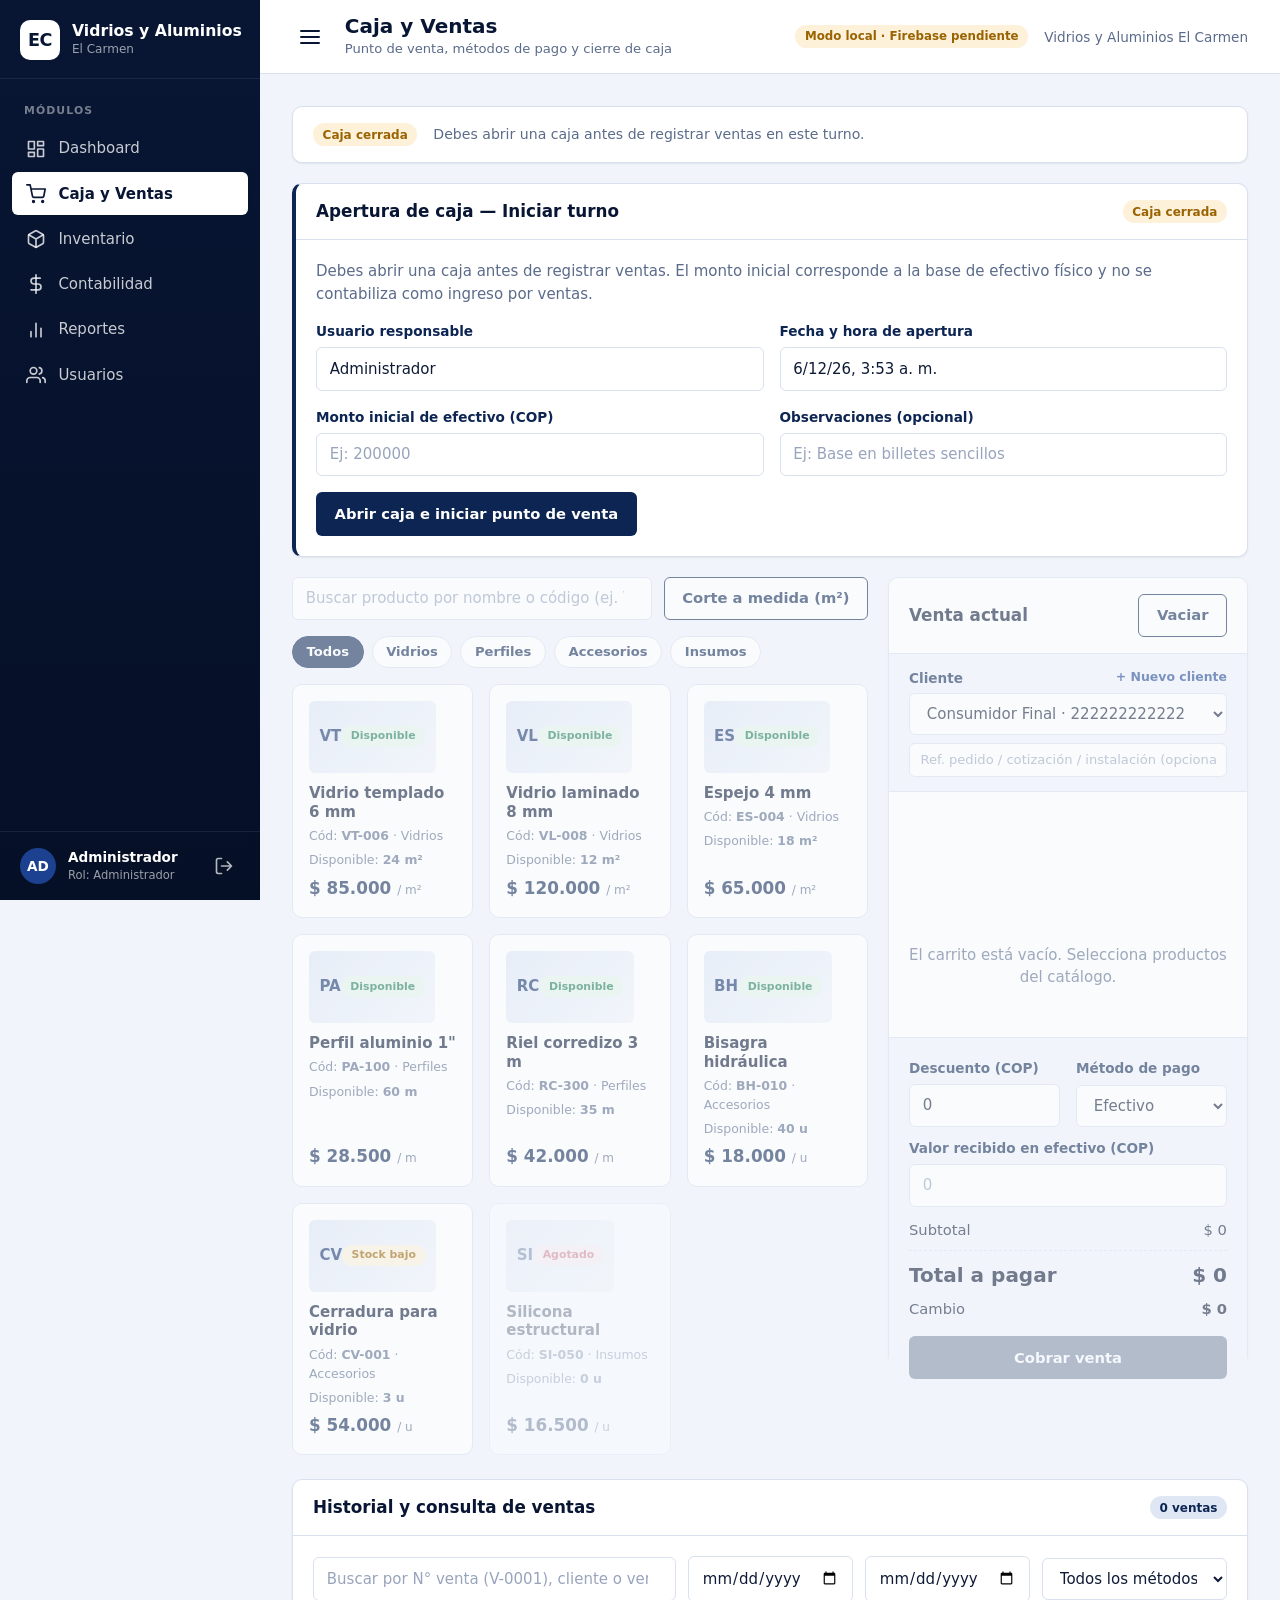
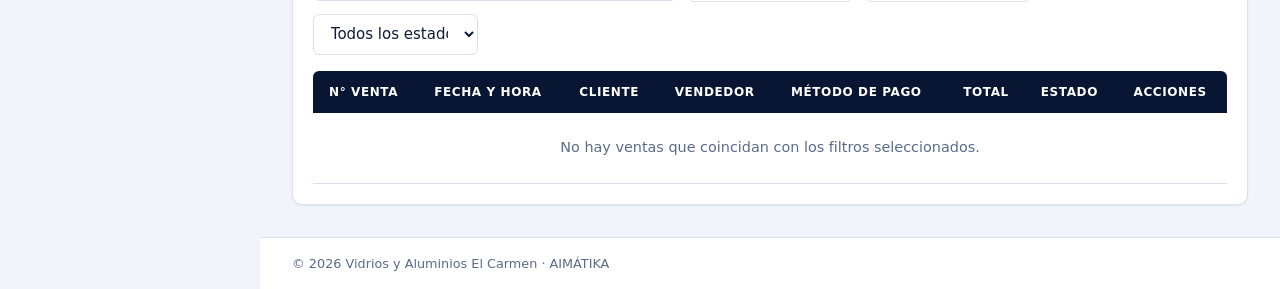
==== commit db76b357: "Merge branch 'feat/sistema-funcional-completo' into main" ====
--- a/html/caja.html
+++ b/html/caja.html
@@ -38,7 +38,7 @@
       </ul>
     </nav>
     <div class="sidebar-footer">
-      <div class="avatar">AD</div>
+      <div class="avatar" id="user-avatar">AD</div>
       <div class="user-meta"><strong id="user-name">Administrador</strong><span id="user-role">Rol: Administrador</span></div>
       <a class="logout" href="../index.html" title="Cerrar sesión" aria-label="Cerrar sesión">
         <svg viewBox="0 0 24 24" fill="none" stroke="currentColor" stroke-width="2" stroke-linecap="round" stroke-linejoin="round"><path d="M9 21H5a2 2 0 0 1-2-2V5a2 2 0 0 1 2-2h4M16 17l5-5-5-5M21 12H9"/></svg>
@@ -59,6 +59,7 @@
         <h1>Caja y Ventas</h1>
         <p>Punto de venta, métodos de pago y cierre de caja</p>
       </div>
+      <span class="badge badge-warning" id="firebase-status-badge" title="Estado de conexión con Firebase Firestore" style="font-size:.74rem">Modo local · Firebase pendiente</span>
       <span class="topbar-date">Vidrios y Aluminios El Carmen</span>
     </header>
 
@@ -340,37 +341,65 @@
           </div>
         </div>
 
-        <!-- Modal 3: Calculadora de corte de vidrio/espejo por dimensiones en cm (Sección 5) -->
+        <!-- Modal 3: Venta de vidrios y espejos por medidas personalizadas (m²) -->
         <div class="modal-overlay" id="modal-medidas" role="dialog" aria-modal="true" aria-labelledby="titulo-medidas">
           <div class="modal">
-            <div class="modal-header"><h3 id="titulo-medidas">Agregar vidrio o espejo a medida (m²)</h3><a class="modal-close" href="#" aria-label="Cerrar">×</a></div>
+            <div class="modal-header"><h3 id="titulo-medidas">Venta de vidrio / espejo por medidas personalizadas</h3><a class="modal-close" href="#" aria-label="Cerrar">×</a></div>
             <form id="form-medidas">
-              <div class="modal-body form-grid">
-                <div class="field full">
-                  <label class="label" for="med-producto">Producto en m²</label>
-                  <select class="select" id="med-producto" required></select>
-                </div>
-                <div class="field">
-                  <label class="label" for="med-ancho">Ancho (cm)</label>
-                  <input class="input num" id="med-ancho" type="number" min="1" step="0.1" value="100" required>
-                </div>
-                <div class="field">
-                  <label class="label" for="med-alto">Alto (cm)</label>
-                  <input class="input num" id="med-alto" type="number" min="1" step="0.1" value="100" required>
-                </div>
-                <div class="field">
-                  <label class="label" for="med-piezas">Cantidad de piezas</label>
-                  <input class="input num" id="med-piezas" type="number" min="1" step="1" value="1" required>
-                </div>
-                <div class="field">
-                  <label class="label">Área total calculada</label>
-                  <div class="input num" id="med-area-resultado" style="background:var(--navy-50); font-weight:700">1 m²</div>
-                </div>
-                <p id="med-error" class="error-text full hidden" style="margin:0"></p>
+              <div class="modal-body">
+                <div class="form-grid">
+                  <div class="field full">
+                    <label class="label" for="med-producto">Producto y referencia (m²)</label>
+                    <select class="select" id="med-producto" required></select>
+                  </div>
+                  <div class="field">
+                    <label class="label" for="med-unidad">Unidad de las dimensiones</label>
+                    <select class="select" id="med-unidad">
+                      <option value="m">Metros (m)</option>
+                      <option value="cm">Centímetros (cm)</option>
+                    </select>
+                  </div>
+                  <div class="field">
+                    <label class="label" for="med-piezas">Cantidad de piezas</label>
+                    <input class="input num" id="med-piezas" type="number" min="1" step="1" value="1" required>
+                  </div>
+                  <div class="field">
+                    <label class="label" for="med-ancho">Ancho</label>
+                    <input class="input num" id="med-ancho" type="number" min="0.01" step="any" value="1" required>
+                  </div>
+                  <div class="field">
+                    <label class="label" for="med-largo">Largo</label>
+                    <input class="input num" id="med-largo" type="number" min="0.01" step="any" value="2" required>
+                  </div>
+                  <div class="field">
+                    <label class="label" for="med-precio-m2">Precio por m² (COP)</label>
+                    <input class="input num" id="med-precio-m2" type="number" min="0" step="1" required>
+                    <span class="help" id="med-precio-help">Precio oficial del inventario</span>
+                  </div>
+                  <div class="field">
+                    <label class="label" for="med-costo-adicional">Costos adicionales (COP)</label>
+                    <input class="input num" id="med-costo-adicional" type="number" min="0" step="1" value="0">
+                  </div>
+                  <div class="field full">
+                    <label class="label" for="med-concepto-adicional">Detalle de costos adicionales (corte, pulido, perforación, transporte, instalación)</label>
+                    <input class="input" id="med-concepto-adicional" type="text" placeholder="Opcional (ej. Pulido canto plano + 2 perforaciones)">
+                  </div>
+                </div>
+
+                <!-- Resumen en vivo de áreas e importes -->
+                <div class="summary" style="margin:1rem 0 0; padding:.85rem 1rem; background:var(--navy-50); border:1px solid var(--border); border-radius:var(--radius-sm)">
+                  <div class="summary-row"><span>Área calculada por pieza</span><b class="num" id="med-area-pieza">2 m²</b></div>
+                  <div class="summary-row"><span>Área total (<span id="med-res-piezas">1</span> pza)</span><b class="num" id="med-area-resultado">2 m²</b></div>
+                  <div class="summary-row"><span>Precio del material (área × precio/m²)</span><span class="num" id="med-precio-material">$ 170.000</span></div>
+                  <div class="summary-row"><span>Costos adicionales</span><span class="num" id="med-res-adicional">$ 0</span></div>
+                  <div class="summary-row total"><span>Precio final de la línea</span><span class="num" id="med-precio-final">$ 170.000</span></div>
+                </div>
+
+                <p id="med-error" class="error-text hidden" style="margin:.65rem 0 0"></p>
               </div>
               <div class="modal-footer">
                 <a class="btn btn-outline" href="#">Cancelar</a>
-                <button type="submit" class="btn btn-primary">Agregar al carrito</button>
+                <button type="submit" class="btn btn-primary" id="btn-confirmar-medidas">Agregar al carrito</button>
               </div>
             </form>
           </div>
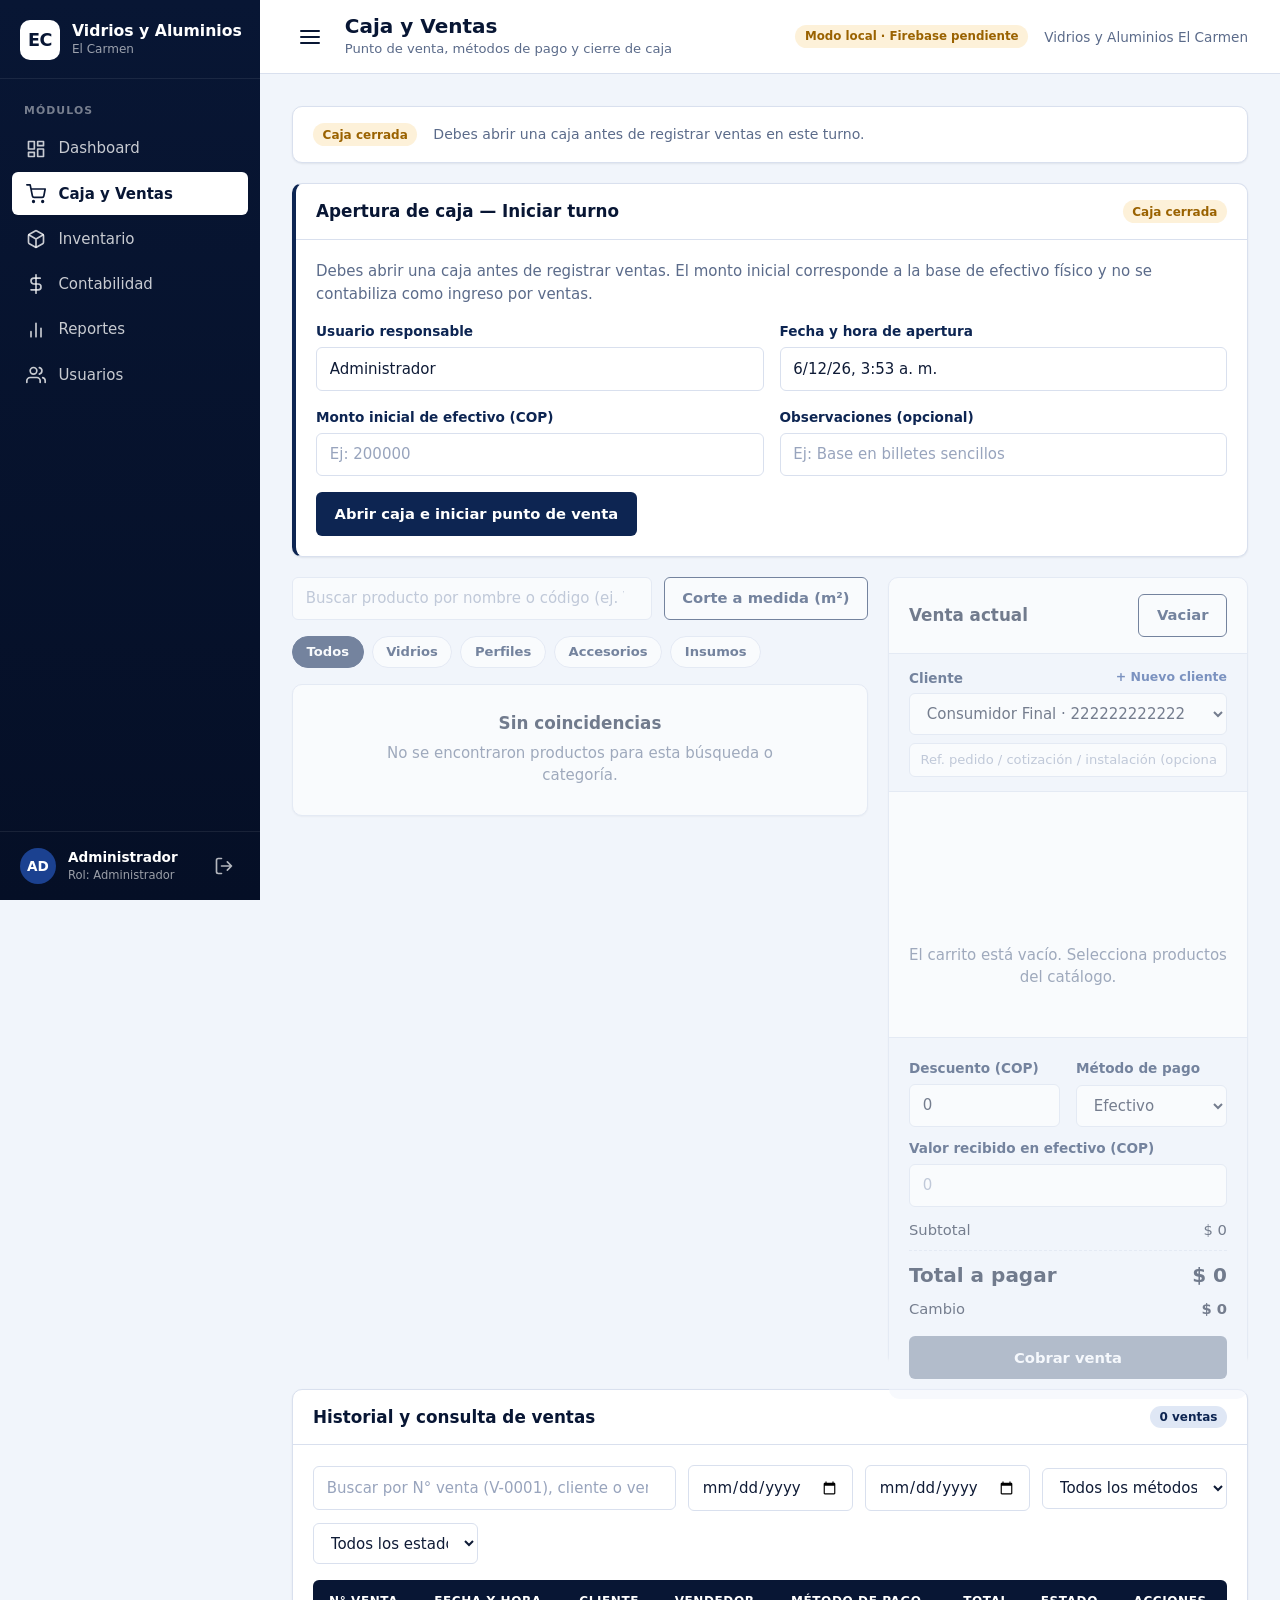
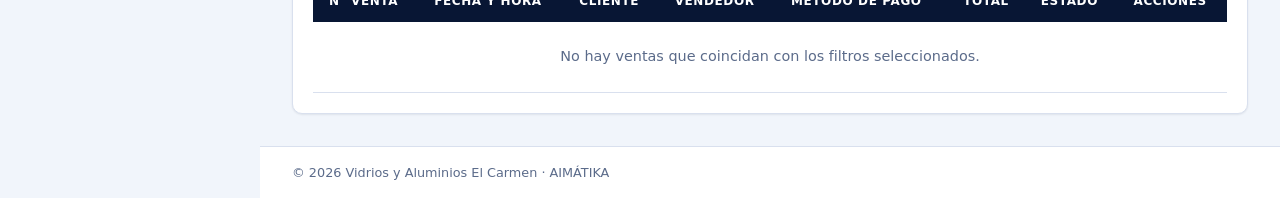
==== commit 3dfd1ed7: "fix(store): eliminar productos, clientes y movimientos de prueba del arranque real y limpiar localSt" ====
--- a/html/caja.html
+++ b/html/caja.html
@@ -72,12 +72,12 @@
 
         <!-- Estado de la caja (Abierta / Cerrada) -->
         <section class="card cash-status" id="cash-status-bar">
-          <span class="badge badge-success" id="caja-badge-estado">Caja abierta</span>
+          <span class="badge badge-warning" id="caja-badge-estado">Caja cerrada</span>
           <div class="grow meta" id="caja-meta-info">
             <span>Abierta por: <b id="caja-abierta-por">Administrador</b></span>
-            <span>Monto inicial: <b class="num" id="caja-monto-inicial">$ 200.000</b></span>
+            <span>Monto inicial: <b class="num" id="caja-monto-inicial">$ 0</b></span>
             <span>Ventas del turno: <b id="caja-ventas-turno">0</b></span>
-            <span>Efectivo esperado: <b class="num" id="caja-efectivo-esperado">$ 200.000</b></span>
+            <span>Efectivo esperado: <b class="num" id="caja-efectivo-esperado">$ 0</b></span>
           </div>
           <div class="page-actions" id="caja-status-actions">
             <a class="btn btn-outline" href="#modal-mov-caja" id="btn-abrir-mov-caja">Movimiento efectivo</a>
@@ -390,9 +390,9 @@
                 <div class="summary" style="margin:1rem 0 0; padding:.85rem 1rem; background:var(--navy-50); border:1px solid var(--border); border-radius:var(--radius-sm)">
                   <div class="summary-row"><span>Área calculada por pieza</span><b class="num" id="med-area-pieza">2 m²</b></div>
                   <div class="summary-row"><span>Área total (<span id="med-res-piezas">1</span> pza)</span><b class="num" id="med-area-resultado">2 m²</b></div>
-                  <div class="summary-row"><span>Precio del material (área × precio/m²)</span><span class="num" id="med-precio-material">$ 170.000</span></div>
+                  <div class="summary-row"><span>Precio del material (área × precio/m²)</span><span class="num" id="med-precio-material">$ 0</span></div>
                   <div class="summary-row"><span>Costos adicionales</span><span class="num" id="med-res-adicional">$ 0</span></div>
-                  <div class="summary-row total"><span>Precio final de la línea</span><span class="num" id="med-precio-final">$ 170.000</span></div>
+                  <div class="summary-row total"><span>Precio final de la línea</span><span class="num" id="med-precio-final">$ 0</span></div>
                 </div>
 
                 <p id="med-error" class="error-text hidden" style="margin:.65rem 0 0"></p>
--- a/css/modules.css
+++ b/css/modules.css
@@ -142,3 +142,219 @@
   .pillar-main .big { font-size: 1.5rem; }
   .cart-pay-grid { grid-template-columns: 1fr; }
 }
+
+/* ---------- Contabilidad Básica Accesible (Pensada para lectura fácil y botones grandes) ---------- */
+.contab-accessible {
+  font-size: 1rem;
+  line-height: 1.5;
+}
+.contab-step-banner {
+  display: flex;
+  align-items: center;
+  justify-content: space-between;
+  flex-wrap: wrap;
+  gap: .75rem;
+  margin: 1.5rem 0 .85rem;
+  padding-bottom: .5rem;
+  border-bottom: 2px solid var(--navy-100);
+}
+.contab-step-title {
+  margin: 0;
+  font-size: 1.2rem;
+  font-weight: 800;
+  color: var(--navy-900);
+  display: flex;
+  align-items: center;
+  gap: .6rem;
+}
+.contab-step-badge {
+  display: inline-flex;
+  align-items: center;
+  justify-content: center;
+  width: 30px;
+  height: 30px;
+  border-radius: 999px;
+  background: var(--navy-800);
+  color: var(--white);
+  font-size: .92rem;
+  font-weight: 800;
+}
+.contab-stat-card {
+  padding: 1.25rem 1.35rem;
+  border-left-width: 6px;
+}
+.contab-stat-card .stat-label {
+  font-size: .92rem;
+  font-weight: 700;
+  color: var(--navy-800);
+  letter-spacing: .02em;
+}
+.contab-stat-card .stat-value {
+  font-size: 1.85rem;
+  margin: .35rem 0;
+}
+.contab-stat-card .stat-sub {
+  font-size: .9rem;
+  line-height: 1.4;
+  color: var(--text-muted);
+}
+.contab-big-actions {
+  display: grid;
+  grid-template-columns: repeat(auto-fit, minmax(240px, 1fr));
+  gap: 1rem;
+  margin-bottom: 1.25rem;
+}
+.contab-action-btn {
+  display: flex;
+  flex-direction: column;
+  align-items: flex-start;
+  gap: .3rem;
+  padding: 1.1rem 1.25rem;
+  border-radius: var(--radius);
+  border: 2px solid var(--border);
+  background: var(--white);
+  color: var(--navy-900);
+  cursor: pointer;
+  text-align: left;
+  transition: transform .12s, box-shadow .12s, border-color .12s;
+  min-height: 82px;
+}
+.contab-action-btn:hover {
+  transform: translateY(-2px);
+  box-shadow: var(--shadow-md);
+}
+.contab-action-btn .action-head {
+  display: flex;
+  align-items: center;
+  gap: .6rem;
+  font-size: 1.12rem;
+  font-weight: 800;
+}
+.contab-action-btn .action-desc {
+  font-size: .9rem;
+  color: var(--text-muted);
+  font-weight: 500;
+}
+.contab-action-btn.action-income {
+  border-color: #86efac;
+  background: #f0fdf4;
+}
+.contab-action-btn.action-income .action-head { color: #166534; }
+.contab-action-btn.action-income.active {
+  background: #15803d;
+  border-color: #15803d;
+  color: var(--white);
+  box-shadow: 0 6px 16px rgba(21, 128, 61, .25);
+}
+.contab-action-btn.action-income.active .action-head,
+.contab-action-btn.action-income.active .action-desc { color: var(--white); }
+
+.contab-action-btn.action-expense {
+  border-color: #fca5a5;
+  background: #fef2f2;
+}
+.contab-action-btn.action-expense .action-head { color: #991b1b; }
+.contab-action-btn.action-expense.active {
+  background: #b91c1c;
+  border-color: #b91c1c;
+  color: var(--white);
+  box-shadow: 0 6px 16px rgba(185, 28, 28, .25);
+}
+.contab-action-btn.action-expense.active .action-head,
+.contab-action-btn.action-expense.active .action-desc { color: var(--white); }
+
+.contab-action-btn.action-transfer {
+  border-color: #cbd5e1;
+  background: #f8fafc;
+}
+.contab-action-btn.action-transfer.active {
+  background: var(--navy-800);
+  border-color: var(--navy-800);
+  color: var(--white);
+}
+.contab-action-btn.action-transfer.active .action-head,
+.contab-action-btn.action-transfer.active .action-desc { color: var(--white); }
+
+.contab-form-accessible label {
+  font-size: .98rem;
+  font-weight: 700;
+  color: var(--navy-900);
+  margin-bottom: .35rem;
+  display: block;
+}
+.contab-form-accessible .input,
+.contab-form-accessible .select,
+.contab-form-accessible .textarea {
+  font-size: 1rem;
+  min-height: 46px;
+  padding: .65rem .85rem;
+}
+.contab-submit-btn {
+  min-height: 52px;
+  font-size: 1.08rem;
+  font-weight: 800;
+  padding: .75rem 1.75rem;
+}
+.contab-quick-filters {
+  display: flex;
+  flex-wrap: wrap;
+  gap: .6rem;
+  margin-bottom: 1rem;
+}
+.contab-pill-btn {
+  min-height: 44px;
+  padding: .55rem 1.15rem;
+  font-size: .96rem;
+  font-weight: 700;
+  border-radius: 999px;
+  border: 2px solid var(--border);
+  background: var(--white);
+  color: var(--navy-800);
+  cursor: pointer;
+}
+.contab-pill-btn:hover {
+  background: var(--navy-50);
+  border-color: var(--navy-600);
+}
+.contab-pill-btn.active {
+  background: var(--navy-800);
+  border-color: var(--navy-800);
+  color: var(--white);
+}
+.contab-table th {
+  font-size: .88rem;
+  padding: .85rem 1rem;
+}
+.contab-table td {
+  font-size: .96rem;
+  padding: .9rem 1rem;
+}
+.contab-chart-list {
+  display: grid;
+  gap: .85rem;
+}
+.contab-chart-item {
+  display: grid;
+  gap: .35rem;
+}
+.contab-chart-head {
+  display: flex;
+  justify-content: space-between;
+  align-items: baseline;
+  gap: .75rem;
+  font-size: .95rem;
+}
+.contab-chart-track {
+  height: 14px;
+  border-radius: 999px;
+  background: var(--navy-100);
+  overflow: hidden;
+}
+.contab-chart-bar {
+  height: 100%;
+  border-radius: 999px;
+  transition: width .25s ease;
+}
+.contab-chart-bar.income { background: var(--success); }
+.contab-chart-bar.expense { background: var(--danger); }
+.contab-chart-bar.neutral { background: var(--navy-700); }
